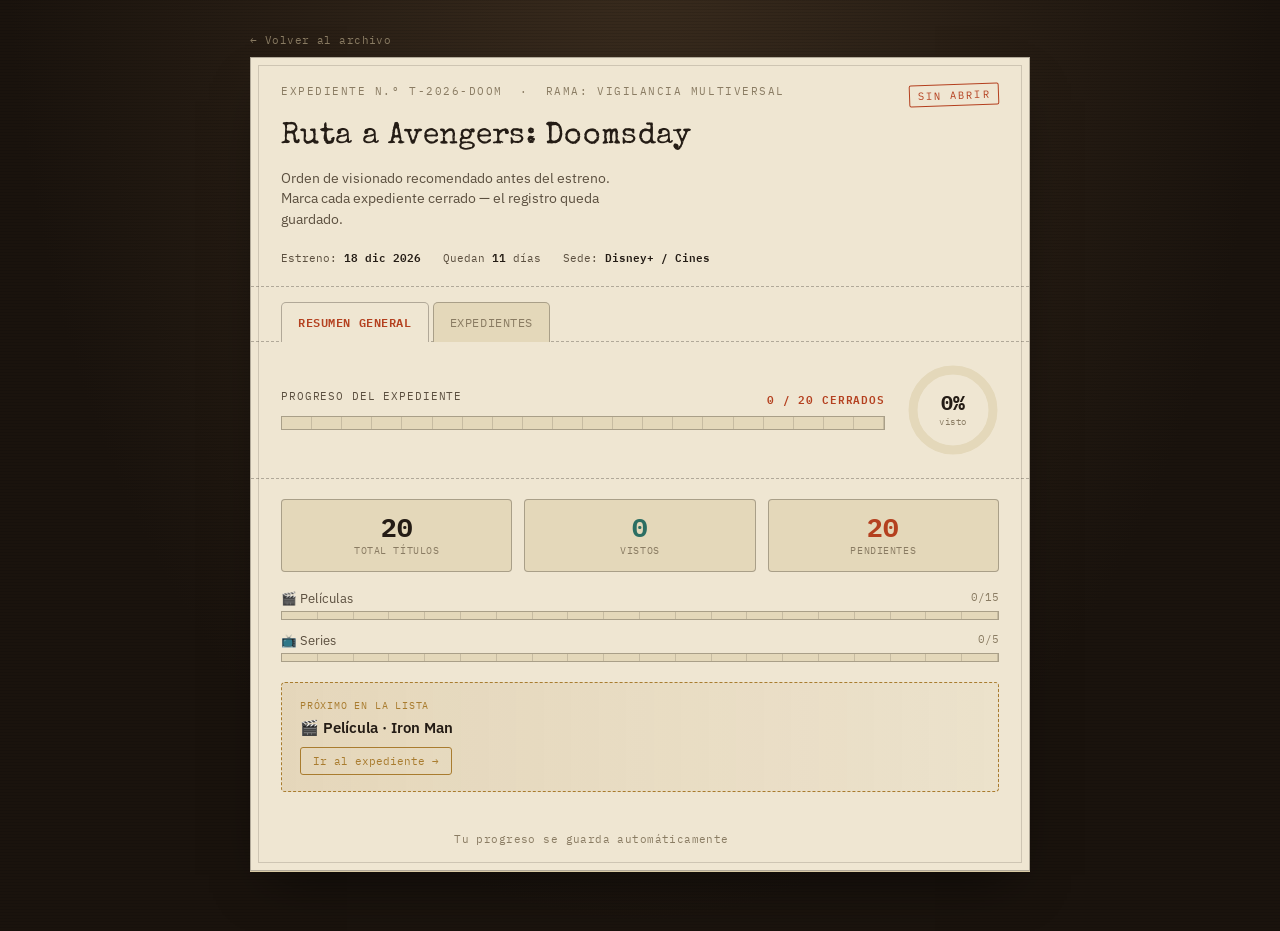
==== checklists/doomsday/index.html @ 52268e3c "nueva-apariencia" ====
<!DOCTYPE html>
<html lang="es">
<head>
<meta charset="UTF-8">
<meta name="viewport" content="width=device-width, initial-scale=1.0">
<title>Expediente T-2026-DOOM</title>
<link rel="preconnect" href="https://fonts.googleapis.com">
<link href="https://fonts.googleapis.com/css2?family=Special+Elite&family=IBM+Plex+Mono:wght@400;500;600;700&family=IBM+Plex+Sans:wght@400;500;600;700&display=swap" rel="stylesheet">
<link rel="stylesheet" href="../../assets/shared.css">
<link rel="stylesheet" href="style.css">
</head>
<body>

<div class="page-wrap"><a class="back-link" href="../../index.html">← Volver al archivo</a></div>
<div class="sheet">
  <header>
    <div class="case-row">
      <div class="case-id">Expediente N.º T-2026-DOOM &nbsp;·&nbsp; Rama: Vigilancia Multiversal</div>
      <div class="stamp-tag" id="statusStamp">En curso</div>
    </div>
    <h1>Ruta a Avengers: Doomsday</h1>
    <p class="subtitle">Orden de visionado recomendado antes del estreno. Marca cada expediente cerrado — el registro queda guardado.</p>
    <div class="meta-strip">
      <span>Estreno: <b>18 dic 2026</b></span>
      <span id="countdownText">Calculando cuenta atrás…</span>
      <span>Sede: <b>Disney+ / Cines</b></span>
    </div>
  </header>

  <div class="tab-nav" role="tablist">
    <button class="tab-btn active" id="tabBtnResumen" role="tab" aria-selected="true" aria-controls="tabResumen">Resumen general</button>
    <button class="tab-btn" id="tabBtnExpedientes" role="tab" aria-selected="false" aria-controls="tabExpedientes">Expedientes</button>
  </div>

  <div id="tabResumen" role="tabpanel">
    <div class="progress-block">
      <div class="rail-wrap">
        <div class="rail-label">
          <span>Progreso del expediente</span>
          <span id="countText">0 / 20 cerrados</span>
        </div>
        <div class="rail">
          <div class="rail-fill" id="railFill"></div>
        </div>
      </div>
      <div class="ring-wrap">
        <svg width="92" height="92" viewBox="0 0 92 92">
          <circle class="ring-bg" cx="46" cy="46" r="40"></circle>
          <circle class="ring-fg" id="ringFg" cx="46" cy="46" r="40"></circle>
        </svg>
        <div class="ring-num">
          <span class="n" id="ringPct">0%</span>
          <span class="d">visto</span>
        </div>
      </div>
    </div>

    <div class="stat-grid">
      <div class="stat-card">
        <span class="stat-num" id="statTotal">20</span>
        <span class="stat-label">Total títulos</span>
      </div>
      <div class="stat-card">
        <span class="stat-num accent-teal" id="statVistos">0</span>
        <span class="stat-label">Vistos</span>
      </div>
      <div class="stat-card">
        <span class="stat-num accent-stamp" id="statPendientes">20</span>
        <span class="stat-label">Pendientes</span>
      </div>
    </div>

    <div class="type-block">
      <div class="type-row">
        <div class="type-row-label">
          <span>🎬 Películas</span>
          <span id="movieCount">0/15</span>
        </div>
        <div class="rail rail--sm"><div class="rail-fill rail-fill--teal" id="movieRail"></div></div>
      </div>
      <div class="type-row">
        <div class="type-row-label">
          <span>📺 Series</span>
          <span id="showCount">0/5</span>
        </div>
        <div class="rail rail--sm"><div class="rail-fill rail-fill--stamp" id="showRail"></div></div>
      </div>
    </div>

    <div class="next-card" id="nextCard">
      <div class="next-card-label">Próximo en la lista</div>
      <div class="next-card-title" id="nextTitle">—</div>
      <button class="next-card-btn" id="nextCardBtn">Ir al expediente →</button>
    </div>
  </div>

  <div id="tabExpedientes" role="tabpanel" hidden>
    <ul class="case-list" id="caseList"></ul>

    <div class="closed-section">
      <button class="closed-toggle" id="closedToggle" aria-expanded="false" aria-controls="closedList">
        <span>Expedientes cerrados</span>
        <span class="closed-toggle-count" id="closedCount">0</span>
        <span class="closed-toggle-arrow">▾</span>
      </button>
      <ul class="case-list closed-list" id="closedList" hidden></ul>
    </div>
  </div>

  <footer>
    <div class="footer-note">Tu progreso se guarda automáticamente<span class="save-flag" id="saveFlag">· guardado ✓</span></div>
  </footer>
</div>

<script src="script.js"></script>
</body>
</html>
---- assets/shared.css ----
/* ============================================================
   shared.css — tokens y bloques comunes del "archivo de expedientes"
   Usado por la portada (index.html) y por cada carpeta de checklist.
   ============================================================ */

:root {
  --paper: #efe6d2;
  --paper-dim: #e4d8ba;
  --paper-deep: #d9caa4;
  --ink: #241c15;
  --ink-soft: #5b4f3f;
  --ink-faint: #8a7c63;
  --stamp: #b4401f;
  --stamp-dark: #8e2f16;
  --teal: #2b6e63;
  --gold: #a97c2f;
  --line: rgba(36,28,21,0.16);
  --line-strong: rgba(36,28,21,0.3);
  --track: var(--paper-dim);
}

* { box-sizing: border-box; }

@media (prefers-reduced-motion: reduce) {
  *, *::before, *::after {
    animation-duration: 0.001ms !important;
    transition-duration: 0.001ms !important;
  }
}

body {
  margin: 0;
  background:
    repeating-linear-gradient(0deg, rgba(0,0,0,0.1) 0px, rgba(0,0,0,0.1) 1px, transparent 1px, transparent 3px),
    radial-gradient(ellipse at 50% -10%, #3a2c1e 0%, #1a130d 70%);
  color: var(--ink);
  font-family: 'IBM Plex Sans', sans-serif;
  min-height: 100vh;
  padding: 28px 16px 60px;
}

.sheet {
  max-width: 780px;
  margin: 0 auto;
  background: var(--paper);
  border: 1.5px solid var(--line-strong);
  box-shadow: 0 1px 0 var(--paper-deep), 0 24px 50px -20px rgba(0,0,0,0.6);
  position: relative;
}

.sheet::before {
  content: "";
  position: absolute;
  inset: 7px;
  border: 1px solid var(--line);
  pointer-events: none;
}

header {
  padding: 26px 30px 20px;
  border-bottom: 1.5px dashed var(--line-strong);
}

.case-row {
  display: flex;
  justify-content: space-between;
  align-items: flex-start;
  flex-wrap: wrap;
  gap: 10px;
}

.case-id {
  font-family: 'IBM Plex Mono', monospace;
  font-size: 11px;
  letter-spacing: 0.14em;
  color: var(--ink-faint);
  text-transform: uppercase;
}

.stamp-tag {
  font-family: 'IBM Plex Mono', monospace;
  font-size: 10.5px;
  letter-spacing: 0.1em;
  color: var(--stamp);
  border: 1.5px solid var(--stamp);
  padding: 3px 8px;
  transform: rotate(-2deg);
  text-transform: uppercase;
  border-radius: 2px;
}

h1 {
  font-family: 'Special Elite', monospace;
  font-weight: 400;
  font-size: 30px;
  line-height: 1.15;
  margin: 14px 0 6px;
  letter-spacing: 0.01em;
}

.subtitle {
  font-size: 13.5px;
  color: var(--ink-soft);
  max-width: 46ch;
  line-height: 1.5;
}

.meta-strip {
  margin-top: 18px;
  display: flex;
  gap: 22px;
  flex-wrap: wrap;
  font-family: 'IBM Plex Mono', monospace;
  font-size: 11px;
  color: var(--ink-soft);
}

.meta-strip b {
  color: var(--ink);
  font-weight: 600;
}

footer {
  padding: 18px 30px 24px;
  text-align: center;
}

.footer-note {
  font-family: 'IBM Plex Mono', monospace;
  font-size: 10.5px;
  color: var(--ink-faint);
  letter-spacing: 0.04em;
}

.save-flag {
  display: inline-block;
  margin-left: 8px;
  color: var(--teal);
  opacity: 0;
  transition: opacity 0.4s ease;
}
.save-flag.show { opacity: 1; }

/* breadcrumb back-link, used inside each checklist folder */
.page-wrap {
  max-width: 780px;
  margin: 0 auto;
}

.back-link {
  display: inline-flex;
  align-items: center;
  gap: 6px;
  font-family: 'IBM Plex Mono', monospace;
  font-size: 11px;
  color: var(--ink-faint);
  text-decoration: none;
  letter-spacing: 0.04em;
  margin-bottom: 10px;
}

.back-link:hover { color: var(--stamp); }

@media (max-width: 560px) {
  header, footer { padding-left: 16px; padding-right: 16px; }
  h1 { font-size: 24px; }
}
---- checklists/doomsday/style.css ----
/* doomsday/style.css — específico de este checklist */
/* Los tokens de color, tipografías y la 'hoja' base viven en ../assets/shared.css */

/* progress rail — signature element */
.progress-block {
  padding: 22px 30px;
  border-bottom: 1.5px dashed var(--line-strong);
  display: grid;
  grid-template-columns: 1fr auto;
  gap: 22px;
  align-items: center;
}

.rail-wrap {
  display: flex;
  flex-direction: column;
  gap: 8px;
}

.rail-label {
  display: flex;
  justify-content: space-between;
  font-family: 'IBM Plex Mono', monospace;
  font-size: 11px;
  text-transform: uppercase;
  letter-spacing: 0.08em;
  color: var(--ink-soft);
}

.rail-label #countText { color: var(--stamp); font-weight: 600; }

.rail {
  position: relative;
  height: 14px;
  background: var(--track);
  border: 1.5px solid var(--line-strong);
  overflow: hidden;
}

.rail::after {
  /* tick marks */
  content: "";
  position: absolute;
  inset: 0;
  background-image: repeating-linear-gradient(90deg, transparent 0, transparent calc(5% - 1px), var(--line-strong) calc(5% - 1px), var(--line-strong) 5%);
  pointer-events: none;
  opacity: 0.5;
}

.rail-fill {
  height: 100%;
  width: 0%;
  background: linear-gradient(90deg, var(--teal), var(--stamp));
  transition: width 0.6s cubic-bezier(.4,0,.2,1);
}

.ring-wrap {
  position: relative;
  width: 92px;
  height: 92px;
  flex-shrink: 0;
}

.ring-wrap svg { transform: rotate(-90deg); }

.ring-bg { fill: none; stroke: var(--track); stroke-width: 9; }
.ring-fg {
  fill: none;
  stroke: var(--stamp);
  stroke-width: 9;
  stroke-linecap: round;
  stroke-dasharray: 251.2;
  stroke-dashoffset: 251.2;
  transition: stroke-dashoffset 0.6s cubic-bezier(.4,0,.2,1);
}

.ring-num {
  position: absolute;
  inset: 0;
  display: flex;
  flex-direction: column;
  align-items: center;
  justify-content: center;
  font-family: 'IBM Plex Mono', monospace;
}

.ring-num .n { font-size: 20px; font-weight: 700; line-height: 1; }
.ring-num .d { font-size: 9px; color: var(--ink-faint); letter-spacing: 0.06em; margin-top: 3px; }

/* list */
ul.case-list {
  list-style: none;
  margin: 0;
  padding: 0;
}

/* tab nav — folder-tab look */
.tab-nav {
  display: flex;
  gap: 4px;
  padding: 14px 30px 0;
  border-bottom: 1.5px dashed var(--line-strong);
}

.tab-btn {
  font-family: 'IBM Plex Mono', monospace;
  font-size: 11.5px;
  letter-spacing: 0.05em;
  text-transform: uppercase;
  padding: 9px 16px 10px;
  background: var(--paper-dim);
  border: 1.5px solid var(--line-strong);
  border-bottom: none;
  border-radius: 5px 5px 0 0;
  color: var(--ink-faint);
  cursor: pointer;
  position: relative;
  top: 1.5px;
  transition: color 0.2s ease, background 0.2s ease;
}

.tab-btn:hover { color: var(--ink-soft); }

.tab-btn.active {
  background: var(--paper);
  color: var(--stamp);
  font-weight: 600;
  border-color: var(--line-strong);
}

.tab-btn:focus-visible { outline: 2px solid var(--stamp); outline-offset: 2px; }

/* dashboard stat cards */
.stat-grid {
  display: grid;
  grid-template-columns: repeat(3, 1fr);
  gap: 12px;
  padding: 20px 30px 0;
}

.stat-card {
  background: var(--paper-dim);
  border: 1.5px solid var(--line-strong);
  border-radius: 4px;
  padding: 14px 10px;
  display: flex;
  flex-direction: column;
  align-items: center;
  gap: 4px;
}

.stat-num {
  font-family: 'IBM Plex Mono', monospace;
  font-size: 26px;
  font-weight: 700;
  color: var(--ink);
  line-height: 1;
}

.stat-num.accent-teal { color: var(--teal); }
.stat-num.accent-stamp { color: var(--stamp); }

.stat-label {
  font-family: 'IBM Plex Mono', monospace;
  font-size: 9.5px;
  letter-spacing: 0.06em;
  text-transform: uppercase;
  color: var(--ink-faint);
  text-align: center;
}

/* type breakdown rows */
.type-block {
  padding: 18px 30px 0;
  display: flex;
  flex-direction: column;
  gap: 12px;
}

.type-row-label {
  display: flex;
  justify-content: space-between;
  font-size: 12.5px;
  color: var(--ink-soft);
  margin-bottom: 5px;
}

.type-row-label span:last-child {
  font-family: 'IBM Plex Mono', monospace;
  font-size: 11px;
  color: var(--ink-faint);
}

.rail--sm { height: 9px; }
.rail-fill--teal { background: var(--teal); }
.rail-fill--stamp { background: var(--stamp); }

/* next up card */
.next-card {
  margin: 20px 30px 22px;
  padding: 16px 18px;
  background: linear-gradient(90deg, rgba(169,124,47,0.14), rgba(169,124,47,0.04));
  border: 1.5px dashed var(--gold);
  border-radius: 4px;
}

.next-card-label {
  font-family: 'IBM Plex Mono', monospace;
  font-size: 10px;
  letter-spacing: 0.08em;
  text-transform: uppercase;
  color: var(--gold);
  margin-bottom: 6px;
}

.next-card-title {
  font-weight: 600;
  font-size: 15px;
  color: var(--ink);
  margin-bottom: 10px;
}

.next-card-btn {
  font-family: 'IBM Plex Mono', monospace;
  font-size: 11px;
  background: transparent;
  border: 1.5px solid var(--gold);
  color: var(--gold);
  padding: 6px 12px;
  border-radius: 3px;
  cursor: pointer;
  transition: background 0.2s ease, color 0.2s ease;
}

.next-card-btn:hover { background: var(--gold); color: var(--paper); }
.next-card-btn:focus-visible { outline: 2px solid var(--stamp); outline-offset: 2px; }

#tabExpedientes .progress-block,
#tabExpedientes .rail { }

.closed-section {
  border-top: 1.5px dashed var(--line-strong);
}

.closed-toggle {
  width: 100%;
  display: flex;
  align-items: center;
  gap: 10px;
  padding: 14px 30px;
  background: transparent;
  border: none;
  cursor: pointer;
  font-family: 'IBM Plex Mono', monospace;
  font-size: 11.5px;
  letter-spacing: 0.06em;
  text-transform: uppercase;
  color: var(--ink-soft);
  text-align: left;
}

.closed-toggle:hover { background: rgba(36,28,21,0.03); }
.closed-toggle:focus-visible { outline: 2px solid var(--stamp); outline-offset: -2px; }

.closed-toggle-count {
  font-family: 'IBM Plex Mono', monospace;
  background: var(--paper-dim);
  border: 1px solid var(--line-strong);
  border-radius: 10px;
  padding: 1px 8px;
  font-size: 10.5px;
  color: var(--ink);
}

.closed-toggle-arrow {
  margin-left: auto;
  transition: transform 0.25s ease;
  color: var(--ink-faint);
}

.closed-toggle[aria-expanded="true"] .closed-toggle-arrow {
  transform: rotate(180deg);
}

.closed-list { border-top: 1px solid var(--line); }

.closed-list .entry-title {
  text-decoration: line-through;
  text-decoration-color: var(--line-strong);
  text-decoration-thickness: 1.5px;
}

@keyframes entryIn {
  from { opacity: 0; transform: translateY(-4px); }
  to { opacity: 1; transform: translateY(0); }
}

.entry { animation: entryIn 0.28s ease both; }

.entry {
  display: grid;
  grid-template-columns: 46px 1fr auto;
  gap: 14px;
  align-items: flex-start;
  padding: 15px 30px;
  border-bottom: 1px solid var(--line);
  position: relative;
  transition: background 0.25s ease;
}

.entry:hover { background: rgba(36,28,21,0.03); }

.entry.done { background: rgba(43,110,99,0.06); }
.entry.done:hover { background: rgba(43,110,99,0.09); }

.entry.event {
  background: linear-gradient(90deg, rgba(169,124,47,0.14), rgba(169,124,47,0.05));
  border-bottom: none;
  padding-top: 18px;
  padding-bottom: 18px;
}

.entry.event::before {
  content: "";
  position: absolute;
  left: 0; top: 0; bottom: 0;
  width: 4px;
  background: var(--gold);
}

.idx {
  font-family: 'IBM Plex Mono', monospace;
  font-size: 12px;
  color: var(--ink-faint);
  padding-top: 3px;
}

.idx .num { display: block; font-size: 15px; color: var(--ink-soft); font-weight: 600; }

.entry-title {
  font-weight: 600;
  font-size: 14.5px;
  line-height: 1.35;
  margin: 0 0 4px;
  color: var(--ink);
}

.entry.done .entry-title { color: var(--ink-soft); }

.entry-why {
  font-size: 12.5px;
  color: var(--ink-soft);
  line-height: 1.5;
  margin: 0 0 8px;
}

.badge-row {
  display: flex;
  gap: 6px;
  flex-wrap: wrap;
}

.badge {
  font-family: 'IBM Plex Mono', monospace;
  font-size: 10px;
  letter-spacing: 0.04em;
  text-transform: uppercase;
  padding: 2.5px 7px;
  border-radius: 3px;
  border: 1px solid var(--line-strong);
  color: var(--ink-soft);
  white-space: nowrap;
}

.badge.type-movie { background: rgba(43,110,99,0.1); border-color: rgba(43,110,99,0.35); color: var(--teal); }
.badge.type-show { background: rgba(180,64,31,0.09); border-color: rgba(180,64,31,0.32); color: var(--stamp-dark); }
.badge.where { color: var(--ink-faint); }

/* episode sub-panel */
.ep-toggle {
  display: inline-flex;
  align-items: center;
  gap: 6px;
  margin-top: 9px;
  padding: 4px 9px;
  background: transparent;
  border: 1px dashed var(--line-strong);
  border-radius: 3px;
  cursor: pointer;
  font-family: 'IBM Plex Mono', monospace;
  font-size: 10.5px;
  color: var(--ink-soft);
  letter-spacing: 0.03em;
}

.ep-toggle:hover { border-color: var(--stamp); color: var(--stamp-dark); }
.ep-toggle:focus-visible { outline: 2px solid var(--stamp); outline-offset: 2px; }

.ep-toggle-arrow { transition: transform 0.22s ease; color: var(--ink-faint); }
.ep-toggle[aria-expanded="true"] .ep-toggle-arrow { transform: rotate(180deg); }

.ep-toggle-count {
  font-weight: 600;
  color: var(--ink);
}

.ep-panel {
  margin-top: 10px;
  padding: 10px 10px 8px;
  background: rgba(36,28,21,0.03);
  border: 1px solid var(--line);
  border-radius: 4px;
  display: flex;
  flex-wrap: wrap;
  gap: 6px;
}

.ep-chip {
  width: 30px;
  height: 26px;
  font-family: 'IBM Plex Mono', monospace;
  font-size: 10px;
  border: 1.5px solid var(--line-strong);
  background: var(--paper);
  color: var(--ink-soft);
  cursor: pointer;
  border-radius: 3px;
  transition: background 0.15s ease, border-color 0.15s ease, color 0.15s ease;
}

.ep-chip:hover { border-color: var(--stamp); }
.ep-chip:focus-visible { outline: 2px solid var(--stamp); outline-offset: 1px; }

.ep-chip.done {
  background: var(--stamp);
  border-color: var(--stamp);
  color: var(--paper);
  font-weight: 600;
}

.check-cell {
  display: flex;
  align-items: flex-start;
  padding-top: 2px;
}

.stamp-btn {
  width: 40px;
  height: 40px;
  border: 2px solid var(--ink-soft);
  background: transparent;
  cursor: pointer;
  position: relative;
  border-radius: 2px;
  flex-shrink: 0;
  transition: border-color 0.2s ease, transform 0.15s ease;
}

.stamp-btn:hover { transform: scale(1.04); }
.stamp-btn:focus-visible { outline: 2px solid var(--stamp); outline-offset: 2px; }

.stamp-btn .stamp-mark {
  position: absolute;
  inset: -6px;
  display: flex;
  align-items: center;
  justify-content: center;
  font-family: 'Special Elite', monospace;
  font-size: 10px;
  color: var(--stamp);
  border: 2px solid var(--stamp);
  border-radius: 3px;
  opacity: 0;
  transform: scale(1.5) rotate(-14deg);
  transition: opacity 0.2s ease, transform 0.2s ease;
  background: rgba(180,64,31,0.06);
}

.stamp-btn.checked { border-color: var(--stamp); }
.stamp-btn.checked .stamp-mark {
  opacity: 1;
  transform: scale(1) rotate(-10deg);
}

@media (max-width: 560px) {
  .entry { grid-template-columns: 34px 1fr auto; padding: 14px 16px; gap: 10px; }
  header, .progress-block, footer { padding-left: 16px; padding-right: 16px; }
  h1 { font-size: 24px; }
  .stamp-btn { width: 34px; height: 34px; }
  .progress-block { grid-template-columns: 1fr; }
  .ring-wrap { justify-self: center; }
  .tab-nav { padding-left: 16px; padding-right: 16px; }
  .stat-grid { padding-left: 16px; padding-right: 16px; gap: 8px; }
  .stat-num { font-size: 21px; }
  .type-block { padding-left: 16px; padding-right: 16px; }
  .next-card { margin-left: 16px; margin-right: 16px; }
}
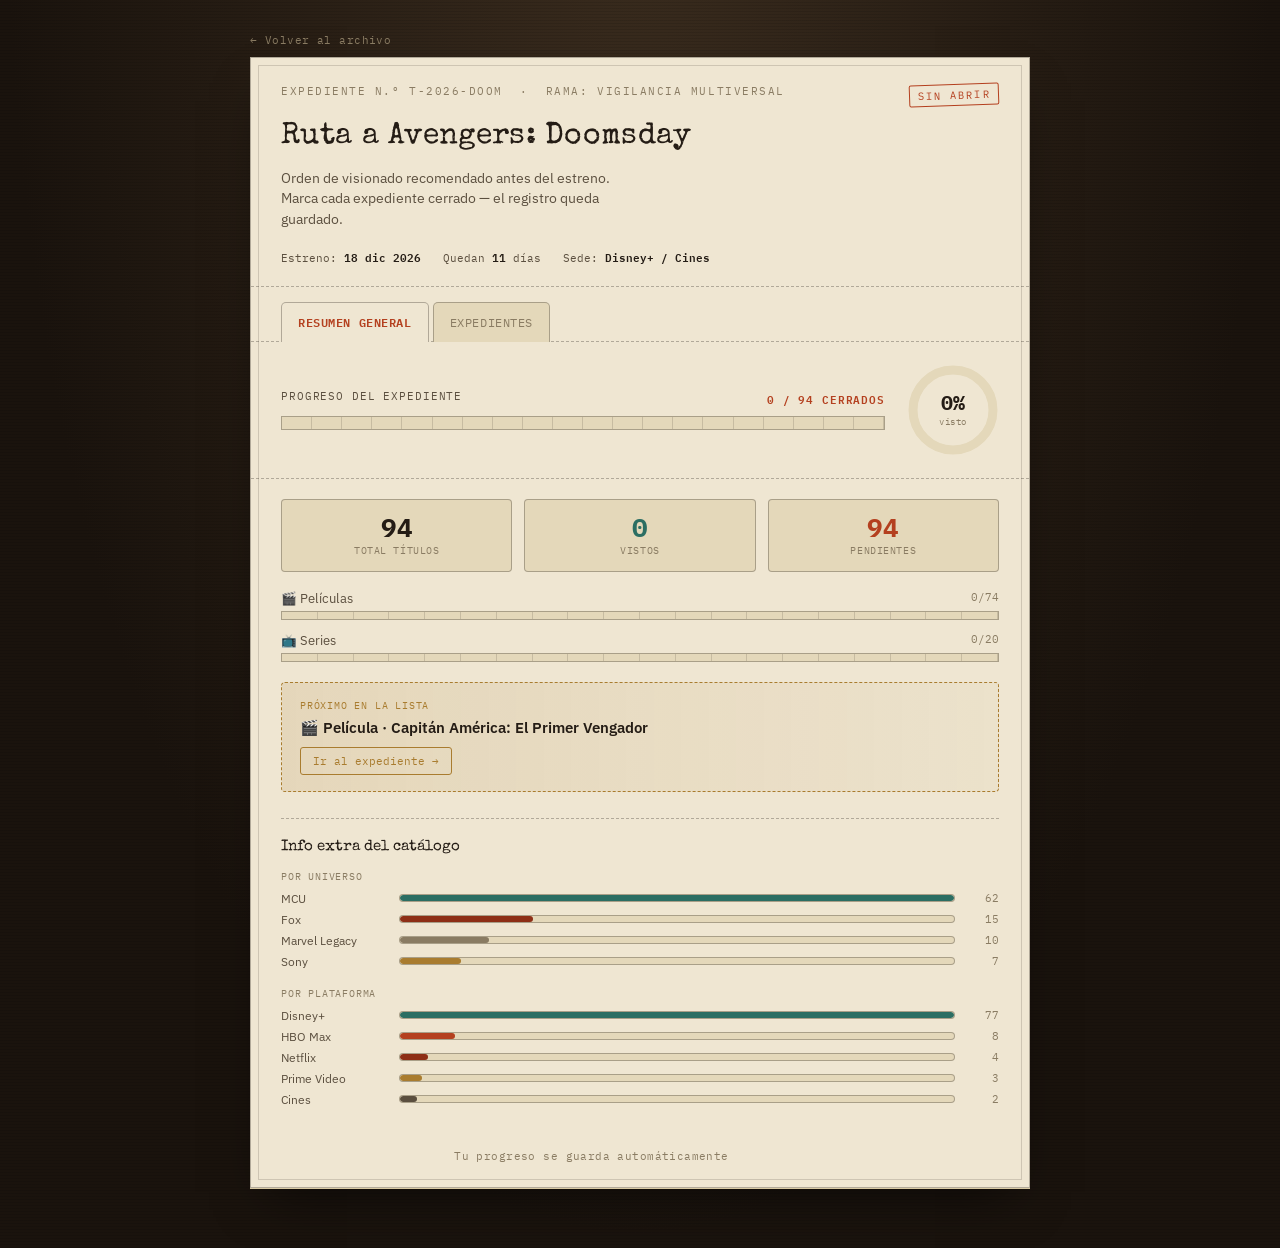
==== commit 577b0da6: "Nueva vision y reestructuración peliculas" ====
--- a/checklists/doomsday/index.html
+++ b/checklists/doomsday/index.html
@@ -92,18 +92,39 @@
       <div class="next-card-title" id="nextTitle">—</div>
       <button class="next-card-btn" id="nextCardBtn">Ir al expediente →</button>
     </div>
+
+    <div class="catalog-stats">
+      <p class="catalog-stats-title">Info extra del catálogo</p>
+      <div class="catalog-group">
+        <p class="catalog-group-label">Por universo</p>
+        <div id="universeStats"></div>
+      </div>
+      <div class="catalog-group">
+        <p class="catalog-group-label">Por plataforma</p>
+        <div id="platformStats"></div>
+      </div>
+    </div>
   </div>
 
   <div id="tabExpedientes" role="tabpanel" hidden>
-    <ul class="case-list" id="caseList"></ul>
+    <div class="subtab-nav" role="tablist">
+      <button class="subtab-btn active" id="subtabBtnAbiertos" role="tab" aria-selected="true" aria-controls="subtabAbiertos">Abiertos <span class="tab-count" id="openCount">20</span></button>
+      <button class="subtab-btn" id="subtabBtnCerrados" role="tab" aria-selected="false" aria-controls="subtabCerrados">Cerrados <span class="tab-count" id="tabClosedCount">0</span></button>
+      <button class="subtab-btn" id="subtabBtnArchivados" role="tab" aria-selected="false" aria-controls="subtabArchivados">Archivados <span class="tab-count" id="archivedCount">0</span></button>
+    </div>
 
-    <div class="closed-section">
-      <button class="closed-toggle" id="closedToggle" aria-expanded="false" aria-controls="closedList">
-        <span>Expedientes cerrados</span>
-        <span class="closed-toggle-count" id="closedCount">0</span>
-        <span class="closed-toggle-arrow">▾</span>
-      </button>
-      <ul class="case-list closed-list" id="closedList" hidden></ul>
+    <div id="subtabAbiertos" role="tabpanel">
+      <ul class="case-list" id="caseList"></ul>
+    </div>
+
+    <div id="subtabCerrados" role="tabpanel" hidden>
+      <ul class="case-list closed-list" id="closedList"></ul>
+      <p class="empty-note" id="closedEmptyNote">Aún no has cerrado ningún expediente.</p>
+    </div>
+
+    <div id="subtabArchivados" role="tabpanel" hidden>
+      <ul class="case-list archived-list" id="archivedList"></ul>
+      <p class="empty-note" id="archivedEmptyNote">No has archivado ningún expediente.</p>
     </div>
   </div>
 
--- a/checklists/doomsday/style.css
+++ b/checklists/doomsday/style.css
@@ -94,7 +94,7 @@
   padding: 0;
 }
 
-/* tab nav — folder-tab look */
+/* tab nav — folder-tab look (marcador de carpeta) */
 .tab-nav {
   display: flex;
   gap: 4px;
@@ -129,6 +129,62 @@
 }
 
 .tab-btn:focus-visible { outline: 2px solid var(--stamp); outline-offset: 2px; }
+
+.tab-count {
+  display: inline-block;
+  margin-left: 5px;
+  font-size: 9.5px;
+  background: var(--paper-deep);
+  border-radius: 8px;
+  padding: 1px 6px;
+  color: var(--ink-soft);
+}
+
+.tab-btn.active .tab-count { background: var(--stamp); color: var(--paper); }
+
+/* sub-filtro tipo interruptor — deliberadamente distinto a las pestañas de arriba,
+   para que se lea como un filtro dentro de la sección y no como otro nivel de navegación */
+.subtab-nav {
+  display: inline-flex;
+  gap: 2px;
+  margin: 18px 30px 4px;
+  padding: 3px;
+  background: var(--paper-dim);
+  border: 1px solid var(--line-strong);
+  border-radius: 20px;
+}
+
+.subtab-btn {
+  font-family: 'IBM Plex Mono', monospace;
+  font-size: 10.5px;
+  letter-spacing: 0.04em;
+  text-transform: uppercase;
+  padding: 6px 14px;
+  background: transparent;
+  border: none;
+  border-radius: 16px;
+  color: var(--ink-soft);
+  cursor: pointer;
+  transition: background 0.18s ease, color 0.18s ease;
+}
+
+.subtab-btn:hover { color: var(--ink); }
+
+.subtab-btn.active {
+  background: var(--teal);
+  color: var(--paper);
+  font-weight: 600;
+}
+
+.subtab-btn:focus-visible { outline: 2px solid var(--stamp); outline-offset: 2px; }
+
+.subtab-btn .tab-count {
+  background: rgba(36,28,21,0.08);
+  border: none;
+}
+
+.subtab-btn.active .tab-count { background: rgba(255,255,255,0.25); color: var(--paper); }
+
 
 /* dashboard stat cards */
 .stat-grid {
@@ -235,6 +291,74 @@
 .next-card-btn:hover { background: var(--gold); color: var(--paper); }
 .next-card-btn:focus-visible { outline: 2px solid var(--stamp); outline-offset: 2px; }
 
+/* info extra del catálogo — puramente informativo, no afecta al progreso */
+.catalog-stats {
+  margin: 26px 30px 24px;
+  padding-top: 20px;
+  border-top: 1.5px dashed var(--line-strong);
+}
+
+.catalog-stats-title {
+  font-family: 'Special Elite', monospace;
+  font-size: 15px;
+  color: var(--ink);
+  margin: 0 0 16px;
+}
+
+.catalog-group { margin-bottom: 18px; }
+.catalog-group:last-child { margin-bottom: 0; }
+
+.catalog-group-label {
+  font-family: 'IBM Plex Mono', monospace;
+  font-size: 10px;
+  letter-spacing: 0.08em;
+  text-transform: uppercase;
+  color: var(--ink-faint);
+  margin: 0 0 8px;
+}
+
+.stat-bar-row {
+  display: grid;
+  grid-template-columns: 108px 1fr 34px;
+  align-items: center;
+  gap: 10px;
+  margin-bottom: 6px;
+}
+
+.stat-bar-label {
+  font-size: 11.5px;
+  color: var(--ink-soft);
+  white-space: nowrap;
+  overflow: hidden;
+  text-overflow: ellipsis;
+}
+
+.stat-bar-track {
+  height: 8px;
+  background: var(--paper-dim);
+  border: 1px solid var(--line-strong);
+  border-radius: 4px;
+  overflow: hidden;
+}
+
+.stat-bar-fill {
+  height: 100%;
+  border-radius: 3px;
+  transition: width 0.5s ease;
+}
+
+.stat-bar-count {
+  font-family: 'IBM Plex Mono', monospace;
+  font-size: 10.5px;
+  color: var(--ink-faint);
+  text-align: right;
+}
+
+@media (max-width: 560px) {
+  .catalog-stats { margin-left: 16px; margin-right: 16px; }
+  .stat-bar-row { grid-template-columns: 82px 1fr 28px; gap: 6px; }
+}
+
 #tabExpedientes .progress-block,
 #tabExpedientes .rail { }
 
@@ -290,12 +414,65 @@
   text-decoration-thickness: 1.5px;
 }
 
+.empty-note {
+  padding: 30px;
+  text-align: center;
+  font-family: 'IBM Plex Mono', monospace;
+  font-size: 12px;
+  color: var(--ink-faint);
+}
+
+.watched-meta {
+  display: flex;
+  align-items: center;
+  gap: 12px;
+  flex-wrap: wrap;
+  margin-top: 9px;
+  padding-top: 9px;
+  border-top: 1px dashed var(--line);
+}
+
+.watched-date {
+  font-family: 'IBM Plex Mono', monospace;
+  font-size: 10.5px;
+  color: var(--teal);
+}
+
+.popcorn-rating {
+  display: flex;
+  align-items: center;
+  gap: 2px;
+}
+
+.popcorn-btn {
+  background: transparent;
+  border: none;
+  cursor: pointer;
+  font-size: 15px;
+  padding: 1px 2px;
+  opacity: 0.28;
+  filter: grayscale(1);
+  transition: opacity 0.15s ease, filter 0.15s ease, transform 0.15s ease;
+  line-height: 1;
+}
+
+.popcorn-btn:hover { transform: scale(1.15); }
+.popcorn-btn:focus-visible { outline: 2px solid var(--stamp); outline-offset: 1px; }
+
+.popcorn-btn.filled {
+  opacity: 1;
+  filter: grayscale(0);
+}
+
 @keyframes entryIn {
   from { opacity: 0; transform: translateY(-4px); }
   to { opacity: 1; transform: translateY(0); }
 }
 
-.entry { animation: entryIn 0.28s ease both; }
+/* la animación ya no se aplica por defecto a toda la lista —
+   solo se añade puntualmente vía JS a la fila que acaba de cambiar,
+   así el resto no "parpadea" cada vez que marcas algo */
+.entry.just-changed { animation: entryIn 0.28s ease both; }
 
 .entry {
   display: grid;
@@ -347,6 +524,15 @@
 
 .entry.done .entry-title { color: var(--ink-soft); }
 
+.why-label {
+  font-family: 'IBM Plex Mono', monospace;
+  font-size: 9px;
+  letter-spacing: 0.08em;
+  text-transform: uppercase;
+  color: var(--gold);
+  margin: 0 0 3px;
+}
+
 .entry-why {
   font-size: 12.5px;
   color: var(--ink-soft);
@@ -375,6 +561,11 @@
 .badge.type-movie { background: rgba(43,110,99,0.1); border-color: rgba(43,110,99,0.35); color: var(--teal); }
 .badge.type-show { background: rgba(180,64,31,0.09); border-color: rgba(180,64,31,0.32); color: var(--stamp-dark); }
 .badge.where { color: var(--ink-faint); }
+
+.badge.universe--mcu { color: var(--teal); border-color: rgba(43,110,99,0.35); background: rgba(43,110,99,0.08); }
+.badge.universe--fox { color: var(--stamp-dark); border-color: rgba(180,64,31,0.32); background: rgba(180,64,31,0.08); }
+.badge.universe--sony { color: var(--gold); border-color: rgba(169,124,47,0.4); background: rgba(169,124,47,0.08); }
+.badge.universe--legacy { color: var(--ink-soft); border-color: var(--line-strong); background: var(--paper-dim); }
 
 /* episode sub-panel */
 .ep-toggle {
@@ -440,7 +631,9 @@
 
 .check-cell {
   display: flex;
-  align-items: flex-start;
+  flex-direction: column;
+  align-items: center;
+  gap: 6px;
   padding-top: 2px;
 }
 
@@ -481,6 +674,50 @@
   opacity: 1;
   transform: scale(1) rotate(-10deg);
 }
+
+/* archivar — deliberadamente discreto, solo texto + icono pequeño */
+.archive-link {
+  display: inline-flex;
+  align-items: center;
+  gap: 3px;
+  background: transparent;
+  border: none;
+  cursor: pointer;
+  font-family: 'IBM Plex Mono', monospace;
+  font-size: 9px;
+  letter-spacing: 0.02em;
+  color: var(--ink-faint);
+  opacity: 0.65;
+  padding: 2px 3px;
+  white-space: nowrap;
+  transition: opacity 0.15s ease, color 0.15s ease;
+}
+
+.archive-link:hover { opacity: 1; color: var(--gold); }
+.archive-link:focus-visible { outline: 1.5px solid var(--stamp); outline-offset: 1px; opacity: 1; }
+.archive-link .icon { font-size: 10px; }
+
+.restore-link {
+  display: inline-flex;
+  align-items: center;
+  gap: 4px;
+  background: transparent;
+  border: 1px solid var(--line-strong);
+  border-radius: 3px;
+  cursor: pointer;
+  font-family: 'IBM Plex Mono', monospace;
+  font-size: 10px;
+  color: var(--ink-soft);
+  padding: 5px 10px;
+  transition: border-color 0.15s ease, color 0.15s ease;
+}
+
+.restore-link:hover { border-color: var(--teal); color: var(--teal); }
+.restore-link:focus-visible { outline: 2px solid var(--stamp); outline-offset: 1px; }
+
+.archived-list .entry-title { color: var(--ink-faint); }
+.archived-list .entry { opacity: 0.75; }
+.archived-list .entry:hover { opacity: 1; }
 
 @media (max-width: 560px) {
   .entry { grid-template-columns: 34px 1fr auto; padding: 14px 16px; gap: 10px; }
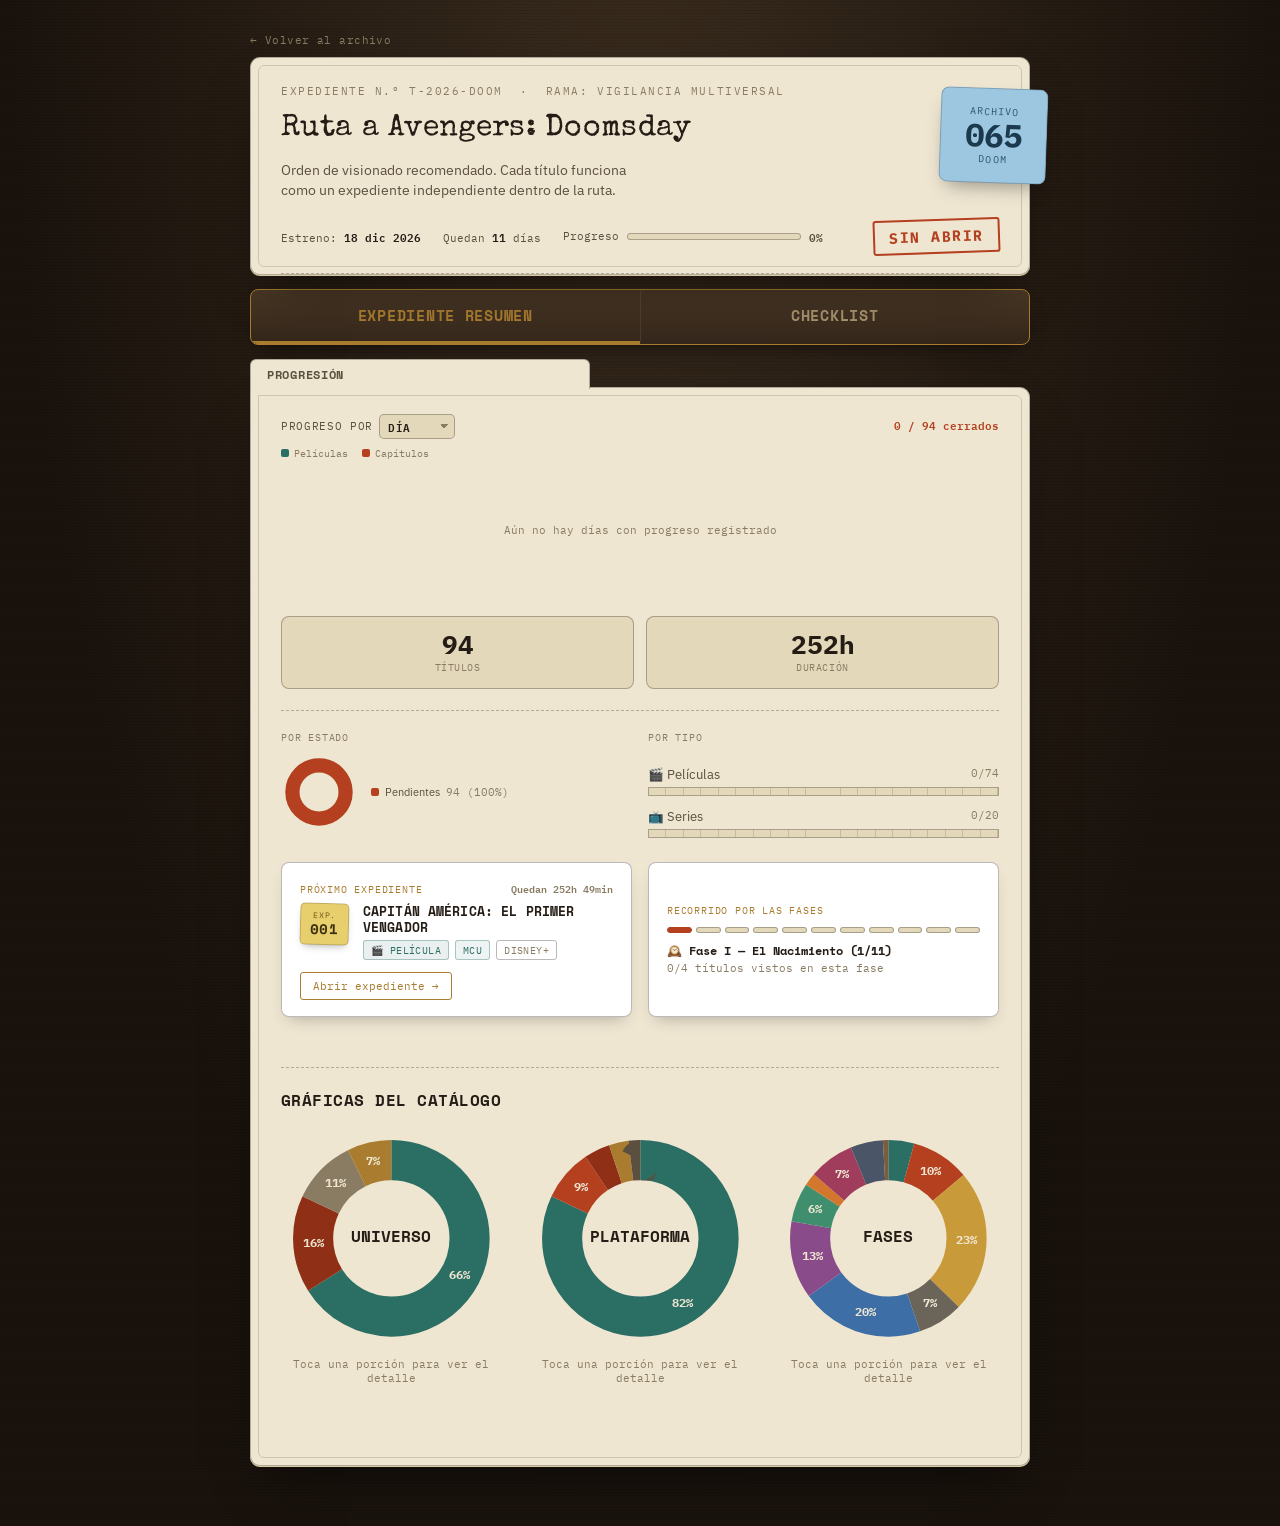
==== commit cc08ccb5: "Vamos a por el definitivo" ====
--- a/checklists/doomsday/index.html
+++ b/checklists/doomsday/index.html
@@ -5,114 +5,160 @@
 <meta name="viewport" content="width=device-width, initial-scale=1.0">
 <title>Expediente T-2026-DOOM</title>
 <link rel="preconnect" href="https://fonts.googleapis.com">
-<link href="https://fonts.googleapis.com/css2?family=Special+Elite&family=IBM+Plex+Mono:wght@400;500;600;700&family=IBM+Plex+Sans:wght@400;500;600;700&display=swap" rel="stylesheet">
+<link href="https://fonts.googleapis.com/css2?family=Special+Elite&family=Space+Mono:wght@400;700&family=IBM+Plex+Mono:wght@400;500;600;700&family=IBM+Plex+Sans:wght@400;500;600;700&display=swap" rel="stylesheet">
 <link rel="stylesheet" href="../../assets/shared.css">
 <link rel="stylesheet" href="style.css">
 </head>
 <body>
 
 <div class="page-wrap"><a class="back-link" href="../../index.html">← Volver al archivo</a></div>
-<div class="sheet">
-  <header>
-    <div class="case-row">
-      <div class="case-id">Expediente N.º T-2026-DOOM &nbsp;·&nbsp; Rama: Vigilancia Multiversal</div>
-      <div class="stamp-tag" id="statusStamp">En curso</div>
+
+<div class="case-wrap">
+  <div class="sheet sheet--header">
+    <div class="archive-tag">
+      <span class="archive-tag-label">Archivo</span>
+      <span class="archive-tag-num">065</span>
+      <span class="archive-tag-sub">DOOM</span>
     </div>
-    <h1>Ruta a Avengers: Doomsday</h1>
-    <p class="subtitle">Orden de visionado recomendado antes del estreno. Marca cada expediente cerrado — el registro queda guardado.</p>
-    <div class="meta-strip">
-      <span>Estreno: <b>18 dic 2026</b></span>
-      <span id="countdownText">Calculando cuenta atrás…</span>
-      <span>Sede: <b>Disney+ / Cines</b></span>
-    </div>
-  </header>
+    <header>
+      <div class="case-row">
+        <div class="case-id">Expediente N.º T-2026-DOOM &nbsp;·&nbsp; Rama: Vigilancia Multiversal</div>
+      </div>
+      <h1>Ruta a Avengers: Doomsday</h1>
+      <p class="subtitle">Orden de visionado recomendado. Cada título funciona como un expediente independiente dentro de la ruta.</p>
+      <div class="meta-strip">
+        <span>Estreno: <b>18 dic 2026</b></span>
+        <span id="countdownText">Calculando cuenta atrás…</span>
+        <div class="header-mini-rail-wrap">
+          <span class="header-mini-rail-label">Progreso</span>
+          <div class="header-mini-rail"><div class="header-mini-rail-fill" id="notchRailFill"></div></div>
+          <span class="header-mini-pct" id="notchRailPct">0%</span>
+        </div>
+        <div class="stamp-tag" id="statusStamp">Sin abrir</div>
+      </div>
+    </header>
+  </div>
 
   <div class="tab-nav" role="tablist">
-    <button class="tab-btn active" id="tabBtnResumen" role="tab" aria-selected="true" aria-controls="tabResumen">Resumen general</button>
-    <button class="tab-btn" id="tabBtnExpedientes" role="tab" aria-selected="false" aria-controls="tabExpedientes">Expedientes</button>
+    <button class="tab-btn active" id="tabBtnResumen" role="tab" aria-selected="true" aria-controls="tabResumen">Expediente resumen</button>
+    <button class="tab-btn" id="tabBtnExpedientes" role="tab" aria-selected="false" aria-controls="tabExpedientes">Checklist</button>
   </div>
 
+  <div class="notch-tab" id="notchResumen">Progresión</div>
+  <div class="subtab-nav" id="notchExpedientes" role="tablist" hidden>
+    <button class="subtab-btn active" id="subtabBtnAbiertos" role="tab" aria-selected="true" aria-controls="subtabAbiertos">Abiertos <span class="tab-count" id="openCount">20</span></button>
+    <button class="subtab-btn" id="subtabBtnCerrados" role="tab" aria-selected="false" aria-controls="subtabCerrados">Cerrados <span class="tab-count" id="tabClosedCount">0</span></button>
+    <button class="subtab-btn" id="subtabBtnArchivados" role="tab" aria-selected="false" aria-controls="subtabArchivados">Archivados <span class="tab-count" id="archivedCount">0</span></button>
+  </div>
+
+  <div class="sheet sheet--body">
   <div id="tabResumen" role="tabpanel">
     <div class="progress-block">
-      <div class="rail-wrap">
-        <div class="rail-label">
-          <span>Progreso del expediente</span>
+      <div class="progress-chart-wrap">
+        <p class="progress-chart-label">
+          <span class="progress-chart-title">
+            Progreso por
+            <select id="chartGranularity" class="chart-granularity-select" aria-label="Agrupar gráfica por">
+              <option value="day">día</option>
+              <option value="week">semana</option>
+              <option value="month">mes</option>
+            </select>
+          </span>
           <span id="countText">0 / 20 cerrados</span>
+        </p>
+        <div class="chart-legend">
+          <span class="chart-legend-item chart-legend-item--movie"><span class="sw"></span>Películas</span>
+          <span class="chart-legend-item chart-legend-item--episode"><span class="sw"></span>Capítulos</span>
         </div>
-        <div class="rail">
-          <div class="rail-fill" id="railFill"></div>
+        <div class="progress-chart" id="progressChart"></div>
+      </div>
+
+      <div class="stat-grid">
+        <div class="stat-card">
+          <span class="stat-num" id="statTotal">20</span>
+          <span class="stat-label">Títulos</span>
         </div>
-      </div>
-      <div class="ring-wrap">
-        <svg width="92" height="92" viewBox="0 0 92 92">
-          <circle class="ring-bg" cx="46" cy="46" r="40"></circle>
-          <circle class="ring-fg" id="ringFg" cx="46" cy="46" r="40"></circle>
-        </svg>
-        <div class="ring-num">
-          <span class="n" id="ringPct">0%</span>
-          <span class="d">visto</span>
+        <div class="stat-card">
+          <span class="stat-num accent-gold" id="statTiempoTotal">—</span>
+          <span class="stat-label">Duración</span>
         </div>
       </div>
     </div>
 
-    <div class="stat-grid">
-      <div class="stat-card">
-        <span class="stat-num" id="statTotal">20</span>
-        <span class="stat-label">Total títulos</span>
+    <div class="status-type-row">
+      <div class="status-block">
+        <p class="status-type-label">Por estado</p>
+        <div class="status-donut-row">
+          <div class="status-donut" id="statusDonut"></div>
+          <div class="status-legend" id="statusLegend"></div>
+        </div>
       </div>
-      <div class="stat-card">
-        <span class="stat-num accent-teal" id="statVistos">0</span>
-        <span class="stat-label">Vistos</span>
-      </div>
-      <div class="stat-card">
-        <span class="stat-num accent-stamp" id="statPendientes">20</span>
-        <span class="stat-label">Pendientes</span>
+      <div class="type-block type-block--boxed">
+        <p class="status-type-label">Por tipo</p>
+        <div class="type-row">
+          <div class="type-row-label">
+            <span>🎬 Películas</span>
+            <span id="movieCount">0/15</span>
+          </div>
+          <div class="rail rail--sm"><div class="rail-fill rail-fill--teal" id="movieRail"></div></div>
+        </div>
+        <div class="type-row">
+          <div class="type-row-label">
+            <span>📺 Series</span>
+            <span id="showCount">0/5</span>
+          </div>
+          <div class="rail rail--sm"><div class="rail-fill rail-fill--stamp" id="showRail"></div></div>
+        </div>
       </div>
     </div>
 
-    <div class="type-block">
-      <div class="type-row">
-        <div class="type-row-label">
-          <span>🎬 Películas</span>
-          <span id="movieCount">0/15</span>
+    <div class="info-row">
+      <div class="next-card" id="nextCard">
+        <div class="next-card-top">
+          <div class="next-card-label">Próximo expediente</div>
+          <div class="next-card-time-left" id="nextCardTimeLeft">Quedan —</div>
         </div>
-        <div class="rail rail--sm"><div class="rail-fill rail-fill--teal" id="movieRail"></div></div>
+        <div class="next-card-preview">
+          <div class="exp-badge exp-badge--sm" id="nextExpBadge">Exp.<span class="num" id="nextExpNum">001</span></div>
+          <div class="next-card-info">
+            <div class="next-card-title" id="nextTitle">—</div>
+            <div class="next-card-episode" id="nextEpisode"></div>
+            <div class="badge-row" id="nextBadgeRow"></div>
+          </div>
+        </div>
+        <button class="next-card-btn" id="nextCardBtn">Abrir expediente →</button>
       </div>
-      <div class="type-row">
-        <div class="type-row-label">
-          <span>📺 Series</span>
-          <span id="showCount">0/5</span>
+
+      <div class="phase-tracker" id="phaseTracker">
+        <p class="phase-tracker-label">Recorrido por las fases</p>
+        <div class="phase-dots" id="phaseDots"></div>
+        <div class="phase-tracker-current">
+          <span class="phase-tracker-name" id="phaseTrackerName">—</span>
+          <span class="phase-tracker-progress" id="phaseTrackerProgress"></span>
         </div>
-        <div class="rail rail--sm"><div class="rail-fill rail-fill--stamp" id="showRail"></div></div>
       </div>
     </div>
 
-    <div class="next-card" id="nextCard">
-      <div class="next-card-label">Próximo en la lista</div>
-      <div class="next-card-title" id="nextTitle">—</div>
-      <button class="next-card-btn" id="nextCardBtn">Ir al expediente →</button>
-    </div>
-
     <div class="catalog-stats">
-      <p class="catalog-stats-title">Info extra del catálogo</p>
-      <div class="catalog-group">
-        <p class="catalog-group-label">Por universo</p>
-        <div id="universeStats"></div>
-      </div>
-      <div class="catalog-group">
-        <p class="catalog-group-label">Por plataforma</p>
-        <div id="platformStats"></div>
+      <p class="catalog-stats-title">Gráficas del catálogo</p>
+      <div class="catalog-groups-row">
+        <div class="catalog-group">
+          <div class="donut-chart-lg" id="universeDonut"></div>
+          <p class="donut-info" id="universeDonutInfo">Toca una porción para ver el detalle</p>
+        </div>
+        <div class="catalog-group">
+          <div class="donut-chart-lg" id="platformDonut"></div>
+          <p class="donut-info" id="platformDonutInfo">Toca una porción para ver el detalle</p>
+        </div>
+        <div class="catalog-group">
+          <div class="donut-chart-lg" id="phaseDonut"></div>
+          <p class="donut-info" id="phaseDonutInfo">Toca una porción para ver el detalle</p>
+        </div>
       </div>
     </div>
   </div>
 
   <div id="tabExpedientes" role="tabpanel" hidden>
-    <div class="subtab-nav" role="tablist">
-      <button class="subtab-btn active" id="subtabBtnAbiertos" role="tab" aria-selected="true" aria-controls="subtabAbiertos">Abiertos <span class="tab-count" id="openCount">20</span></button>
-      <button class="subtab-btn" id="subtabBtnCerrados" role="tab" aria-selected="false" aria-controls="subtabCerrados">Cerrados <span class="tab-count" id="tabClosedCount">0</span></button>
-      <button class="subtab-btn" id="subtabBtnArchivados" role="tab" aria-selected="false" aria-controls="subtabArchivados">Archivados <span class="tab-count" id="archivedCount">0</span></button>
-    </div>
-
     <div id="subtabAbiertos" role="tabpanel">
       <ul class="case-list" id="caseList"></ul>
     </div>
@@ -129,8 +175,9 @@
   </div>
 
   <footer>
-    <div class="footer-note">Tu progreso se guarda automáticamente<span class="save-flag" id="saveFlag">· guardado ✓</span></div>
+    <div class="footer-note"><span class="save-flag" id="saveFlag">· guardado ✓</span></div>
   </footer>
+  </div>
 </div>
 
 <script src="script.js"></script>
--- a/assets/shared.css
+++ b/assets/shared.css
@@ -44,6 +44,7 @@
   margin: 0 auto;
   background: var(--paper);
   border: 1.5px solid var(--line-strong);
+  border-radius: 10px;
   box-shadow: 0 1px 0 var(--paper-deep), 0 24px 50px -20px rgba(0,0,0,0.6);
   position: relative;
 }
@@ -53,6 +54,7 @@
   position: absolute;
   inset: 7px;
   border: 1px solid var(--line);
+  border-radius: 6px;
   pointer-events: none;
 }
 
@@ -79,14 +81,15 @@
 
 .stamp-tag {
   font-family: 'IBM Plex Mono', monospace;
-  font-size: 10.5px;
+  font-size: 15px;
+  font-weight: 700;
   letter-spacing: 0.1em;
   color: var(--stamp);
-  border: 1.5px solid var(--stamp);
-  padding: 3px 8px;
+  border: 2px solid var(--stamp);
+  padding: 6px 14px;
   transform: rotate(-2deg);
   text-transform: uppercase;
-  border-radius: 2px;
+  border-radius: 3px;
 }
 
 h1 {
@@ -108,11 +111,53 @@
 .meta-strip {
   margin-top: 18px;
   display: flex;
+  align-items: center;
   gap: 22px;
   flex-wrap: wrap;
   font-family: 'IBM Plex Mono', monospace;
   font-size: 11px;
   color: var(--ink-soft);
+}
+
+.meta-strip .stamp-tag { margin-left: auto; }
+
+.header-mini-rail-wrap {
+  display: flex;
+  align-items: center;
+  gap: 8px;
+  flex: 1;
+  max-width: 260px;
+}
+
+.header-mini-rail-label {
+  font-family: 'IBM Plex Mono', monospace;
+  font-size: 10.5px;
+  color: var(--ink-soft);
+  flex-shrink: 0;
+}
+
+.header-mini-rail {
+  flex: 1;
+  height: 7px;
+  background: var(--paper-dim);
+  border: 1px solid var(--line-strong);
+  border-radius: 4px;
+  overflow: hidden;
+}
+
+.header-mini-rail-fill {
+  height: 100%;
+  width: 0%;
+  background: linear-gradient(90deg, var(--teal), var(--stamp));
+  transition: width 0.5s ease;
+}
+
+.header-mini-pct {
+  font-family: 'IBM Plex Mono', monospace;
+  font-size: 10.5px;
+  font-weight: 600;
+  color: var(--ink-soft);
+  flex-shrink: 0;
 }
 
 .meta-strip b {
--- a/checklists/doomsday/style.css
+++ b/checklists/doomsday/style.css
@@ -1,14 +1,24 @@
 /* doomsday/style.css — específico de este checklist */
 /* Los tokens de color, tipografías y la 'hoja' base viven en ../assets/shared.css */
 
+/* progress rail — signature element */
 /* progress rail — signature element */
 .progress-block {
   padding: 22px 30px;
-  border-bottom: 1.5px dashed var(--line-strong);
-  display: grid;
-  grid-template-columns: 1fr auto;
-  gap: 22px;
-  align-items: center;
+  border-bottom: none;
+  display: flex;
+  flex-direction: column;
+  gap: 20px;
+  position: relative;
+}
+
+.progress-block::after {
+  content: "";
+  position: absolute;
+  left: 30px;
+  right: 30px;
+  bottom: 0;
+  border-top: 1.5px dashed var(--line-strong);
 }
 
 .rail-wrap {
@@ -94,110 +104,426 @@
   padding: 0;
 }
 
-/* tab nav — folder-tab look (marcador de carpeta) */
+/* contenedor general: las 3 piezas (header / barra de pestañas / cuerpo) 
+   viven como tarjetas separadas sobre el fondo oscuro, con hueco entre ellas */
+.case-wrap {
+  max-width: 780px;
+  margin: 0 auto;
+  position: relative;
+}
+
+.sheet--header { margin-bottom: 14px; }
+.sheet--body { margin-top: 0; border-top-left-radius: 0; }
+.sheet--body::before { border-top-left-radius: 0; }
+
+/* header: la línea de cierre se desplaza a un pseudo-elemento para que quede
+   corta (con margen), igual que el resto de separadores de esta página */
+header {
+  border-bottom: none;
+  position: relative;
+}
+
+header::after {
+  content: "";
+  position: absolute;
+  left: 30px;
+  right: 30px;
+  bottom: 0;
+  border-top: 1.5px dashed var(--line-strong);
+}
+
+/* tag de archivo — número decorativo en la esquina superior derecha */
+.archive-tag {
+  position: absolute;
+  top: 30px;
+  right: -18px;
+  background: #9dc7e0;
+  border: 1px solid rgba(20,40,60,0.25);
+  border-radius: 8px;
+  padding: 16px 24px;
+  display: flex;
+  flex-direction: column;
+  align-items: center;
+  box-shadow: 0 10px 20px -8px rgba(0,0,0,0.4);
+  transform: rotate(2deg);
+  color: #1c3a4d;
+}
+
+.archive-tag-label {
+  font-family: 'IBM Plex Mono', monospace;
+  font-size: 10px;
+  letter-spacing: 0.1em;
+  text-transform: uppercase;
+  color: #2c5670;
+}
+
+.archive-tag-num {
+  font-family: 'IBM Plex Mono', monospace;
+  font-size: 32px;
+  font-weight: 700;
+  color: #1c3a4d;
+  line-height: 1.1;
+}
+
+.archive-tag-sub {
+  font-family: 'IBM Plex Mono', monospace;
+  font-size: 10px;
+  letter-spacing: 0.12em;
+  color: #2c5670;
+}
+
+/* barra de pestañas — separada de la hoja, sobre el fondo oscuro */
 .tab-nav {
   display: flex;
-  gap: 4px;
-  padding: 14px 30px 0;
-  border-bottom: 1.5px dashed var(--line-strong);
+  background: linear-gradient(180deg, #4a3826, #33261a);
+  border: 1.5px solid var(--gold);
+  border-radius: 8px;
+  overflow: hidden;
+  box-shadow: 0 10px 24px -12px rgba(0,0,0,0.7);
 }
 
 .tab-btn {
-  font-family: 'IBM Plex Mono', monospace;
-  font-size: 11.5px;
+  flex: 1;
+  display: flex;
+  align-items: center;
+  justify-content: center;
+  gap: 7px;
+  font-family: 'Space Mono', monospace;
+  font-size: 14.5px;
+  font-weight: 700;
   letter-spacing: 0.05em;
   text-transform: uppercase;
-  padding: 9px 16px 10px;
-  background: var(--paper-dim);
-  border: 1.5px solid var(--line-strong);
-  border-bottom: none;
-  border-radius: 5px 5px 0 0;
-  color: var(--ink-faint);
+  padding: 15px;
+  background: transparent;
+  border: none;
+  border-bottom: 3px solid transparent;
+  color: #a8926e;
   cursor: pointer;
-  position: relative;
-  top: 1.5px;
-  transition: color 0.2s ease, background 0.2s ease;
-}
-
-.tab-btn:hover { color: var(--ink-soft); }
+  transition: color 0.2s ease, border-color 0.2s ease;
+}
+
+.tab-btn + .tab-btn { border-left: 1px solid rgba(255,255,255,0.08); }
+
+.tab-icon { font-size: 11px; }
+
+.tab-btn:hover { color: #c4ac82; }
 
 .tab-btn.active {
-  background: var(--paper);
-  color: var(--stamp);
+  background: transparent;
+  color: var(--gold);
   font-weight: 600;
-  border-color: var(--line-strong);
-}
-
-.tab-btn:focus-visible { outline: 2px solid var(--stamp); outline-offset: 2px; }
+  border-bottom-color: var(--gold);
+}
+
+.tab-btn:focus-visible { outline: 2px solid var(--gold); outline-offset: -2px; }
 
 .tab-count {
   display: inline-block;
   margin-left: 5px;
   font-size: 9.5px;
-  background: var(--paper-deep);
+  background: rgba(255,255,255,0.1);
   border-radius: 8px;
   padding: 1px 6px;
+  color: inherit;
+}
+
+.tab-btn.active .tab-count { background: var(--gold); color: #1a130c; }
+
+/* "01 · Informe de situación" — una sola caja real, posicionada con precisión
+   para solaparse 2px sobre el propio borde superior de la tarjeta y taparlo
+   limpiamente, sin costuras entre piezas separadas */
+.notch-tab {
+  display: inline-flex;
+  width: 340px;
+  max-width: calc(100% - 2px);
+  height: 30px;
+  box-sizing: border-box;
+  background: var(--paper);
+  border: 1.5px solid var(--line-strong);
+  border-bottom: none;
+  border-radius: 6px 6px 0 0;
+  align-items: center;
+  justify-content: flex-start;
+  gap: 10px;
+  padding: 0 16px;
+  margin: 14px 0 -2px 0;
+  font-family: 'Space Mono', monospace;
+  font-weight: 700;
+  font-size: 12px;
+  letter-spacing: 0.06em;
+  text-transform: uppercase;
   color: var(--ink-soft);
-}
-
-.tab-btn.active .tab-count { background: var(--stamp); color: var(--paper); }
+  position: relative;
+  z-index: 2;
+}
+
+.notch-mini-rail {
+  flex: 1;
+  height: 6px;
+  background: var(--paper-dim);
+  border: 1px solid var(--line-strong);
+  border-radius: 3px;
+  overflow: hidden;
+}
+
+.notch-mini-rail-fill {
+  height: 100%;
+  width: 0%;
+  background: linear-gradient(90deg, var(--teal), var(--stamp));
+  transition: width 0.5s ease;
+}
+
+.notch-mini-pct {
+  font-size: 10px;
+  color: var(--stamp);
+  flex-shrink: 0;
+}
+
+.notch-status {
+  position: absolute;
+  top: 8px;
+  right: 30px;
+  font-family: 'IBM Plex Mono', monospace;
+  font-size: 11px;
+  letter-spacing: 0.08em;
+  text-transform: uppercase;
+  color: var(--stamp);
+  font-weight: 600;
+}
+
+/* gráfica de progreso por día */
+.progress-chart-wrap {
+  padding: 4px 0 0;
+}
+
+.progress-chart-label {
+  display: flex;
+  justify-content: space-between;
+  align-items: baseline;
+  font-family: 'IBM Plex Mono', monospace;
+  font-size: 11px;
+  text-transform: uppercase;
+  letter-spacing: 0.06em;
+  color: var(--ink-soft);
+  margin: 0 0 8px;
+}
+
+.progress-chart-label #countText { color: var(--stamp); font-weight: 600; text-transform: none; letter-spacing: 0; }
+
+.progress-chart-title {
+  display: flex;
+  align-items: center;
+  gap: 6px;
+}
+
+.chart-legend {
+  display: flex;
+  gap: 14px;
+  margin: 0 0 6px;
+}
+
+.chart-legend-item {
+  display: flex;
+  align-items: center;
+  gap: 5px;
+  font-family: 'IBM Plex Mono', monospace;
+  font-size: 10px;
+  color: var(--ink-faint);
+}
+
+.chart-legend-item .sw { width: 8px; height: 8px; border-radius: 2px; flex-shrink: 0; }
+.chart-legend-item--movie .sw { background: var(--teal); }
+.chart-legend-item--episode .sw { background: var(--stamp); }
+
+.chart-granularity-select {
+  font-family: 'IBM Plex Mono', monospace;
+  font-size: 11px;
+  font-weight: 600;
+  text-transform: uppercase;
+  letter-spacing: 0.06em;
+  color: var(--ink);
+  background: var(--paper-dim);
+  border: 1.5px solid var(--line-strong);
+  border-radius: 5px;
+  padding: 2px 20px 2px 8px;
+  cursor: pointer;
+  appearance: none;
+  -webkit-appearance: none;
+  background-image: linear-gradient(45deg, transparent 50%, var(--ink-faint) 50%), linear-gradient(135deg, var(--ink-faint) 50%, transparent 50%);
+  background-position: right 9px top 55%, right 5px top 55%;
+  background-size: 5px 5px, 5px 5px;
+  background-repeat: no-repeat;
+}
+
+.chart-granularity-select:hover { border-color: var(--stamp); color: var(--stamp); }
+.chart-granularity-select:focus-visible { outline: 2px solid var(--stamp); outline-offset: 1px; }
+
+.progress-chart {
+  width: 100%;
+  height: 130px;
+}
+
+.progress-chart svg { width: 100%; height: 100%; display: block; }
+
+/* fila inferior de 3 columnas: próximo expediente / tipo / nota */
+.info-row {
+  display: grid;
+  grid-template-columns: 1fr 1fr;
+  gap: 16px;
+  padding: 24px 30px 24px;
+  align-items: stretch;
+}
+
+.info-row .next-card { margin: 0; }
+.info-row .type-block { padding: 0; }
+
+/* recorrido por las fases — sustituye al post-it decorativo */
+.phase-tracker {
+  padding: 16px 18px;
+  background: #ffffff;
+  border: 1.5px solid var(--line-strong);
+  border-radius: 8px;
+  box-shadow: 0 8px 16px -8px rgba(0,0,0,0.3);
+  display: flex;
+  flex-direction: column;
+  justify-content: center;
+  gap: 10px;
+}
+
+.phase-tracker-label {
+  font-family: 'IBM Plex Mono', monospace;
+  font-size: 10px;
+  letter-spacing: 0.08em;
+  text-transform: uppercase;
+  color: var(--gold);
+  margin: 0;
+}
+
+.phase-dots {
+  display: flex;
+  gap: 4px;
+}
+
+.phase-dot {
+  flex: 1;
+  height: 6px;
+  border-radius: 3px;
+  background: var(--paper-dim);
+  border: 1px solid var(--line-strong);
+}
+
+.phase-dot--done { background: var(--teal); border-color: var(--teal); }
+.phase-dot--current { background: var(--stamp); border-color: var(--stamp); }
+
+.phase-tracker-current {
+  display: flex;
+  flex-direction: column;
+  gap: 2px;
+}
+
+.phase-tracker-name {
+  font-family: 'Space Mono', monospace;
+  font-weight: 700;
+  font-size: 12px;
+  color: var(--ink);
+  line-height: 1.3;
+}
+
+.phase-tracker-progress {
+  font-family: 'IBM Plex Mono', monospace;
+  font-size: 10.5px;
+  color: var(--ink-faint);
+}
+
+@media (max-width: 700px) {
+  .info-row { grid-template-columns: 1fr; }
+  .archive-tag { position: static; margin: 0 auto 12px; transform: none; width: fit-content; }
+}
 
 /* sub-filtro tipo interruptor — deliberadamente distinto a las pestañas de arriba,
    para que se lea como un filtro dentro de la sección y no como otro nivel de navegación */
 .subtab-nav {
-  display: inline-flex;
-  gap: 2px;
-  margin: 18px 30px 4px;
-  padding: 3px;
+  display: flex;
+  gap: 4px;
+  margin: 14px 0 -2px 0;
+  position: relative;
+  z-index: 2;
+}
+
+.subtab-btn {
+  font-family: 'Space Mono', monospace;
+  font-size: 11.5px;
+  font-weight: 700;
+  letter-spacing: 0.03em;
+  text-transform: uppercase;
+  padding: 0 16px;
+  margin: 0;
+  height: 30px;
+  box-sizing: border-box;
+  display: flex;
+  align-items: center;
   background: var(--paper-dim);
-  border: 1px solid var(--line-strong);
-  border-radius: 20px;
-}
-
-.subtab-btn {
-  font-family: 'IBM Plex Mono', monospace;
-  font-size: 10.5px;
-  letter-spacing: 0.04em;
-  text-transform: uppercase;
-  padding: 6px 14px;
-  background: transparent;
-  border: none;
-  border-radius: 16px;
-  color: var(--ink-soft);
+  border: 1.5px solid var(--line-strong);
+  border-bottom: none;
+  border-radius: 6px 6px 0 0;
+  color: var(--ink-faint);
   cursor: pointer;
   transition: background 0.18s ease, color 0.18s ease;
 }
 
-.subtab-btn:hover { color: var(--ink); }
+.subtab-btn:hover { color: var(--ink-soft); }
 
 .subtab-btn.active {
-  background: var(--teal);
-  color: var(--paper);
+  background: var(--paper);
   font-weight: 600;
 }
 
-.subtab-btn:focus-visible { outline: 2px solid var(--stamp); outline-offset: 2px; }
+#subtabBtnAbiertos.active { color: var(--teal); }
+#subtabBtnCerrados.active { color: var(--stamp); }
+#subtabBtnArchivados.active { color: #6b6459; }
+
+.subtab-btn:focus-visible { outline: 2px solid var(--stamp); outline-offset: -2px; }
 
 .subtab-btn .tab-count {
-  background: rgba(36,28,21,0.08);
+  background: var(--paper-deep);
   border: none;
 }
 
-.subtab-btn.active .tab-count { background: rgba(255,255,255,0.25); color: var(--paper); }
+.subtab-btn.active .tab-count { background: var(--ink-faint); color: var(--paper); }
+#subtabBtnAbiertos.active .tab-count { background: var(--teal); }
+#subtabBtnCerrados.active .tab-count { background: var(--stamp); }
+#subtabBtnArchivados.active .tab-count { background: #6b6459; }
+
+.notch-tab[hidden], .subtab-nav[hidden] { display: none; }
 
 
 /* dashboard stat cards */
 .stat-grid {
   display: grid;
-  grid-template-columns: repeat(3, 1fr);
+  grid-template-columns: repeat(2, 1fr);
   gap: 12px;
-  padding: 20px 30px 0;
-}
+  padding: 0;
+}
+
+.stat-sub {
+  font-family: 'IBM Plex Mono', monospace;
+  font-size: 9px;
+  color: var(--ink-faint);
+  margin-top: 2px;
+}
+
+.stat-pct {
+  font-size: 9px;
+  font-weight: 400;
+  color: var(--ink-faint);
+}
+
+.accent-gold { color: var(--gold); }
 
 .stat-card {
   background: var(--paper-dim);
   border: 1.5px solid var(--line-strong);
-  border-radius: 4px;
+  border-radius: 8px;
   padding: 14px 10px;
   display: flex;
   flex-direction: column;
@@ -251,13 +577,87 @@
 .rail-fill--teal { background: var(--teal); }
 .rail-fill--stamp { background: var(--stamp); }
 
+/* fila "Por estado" / "Por tipo" */
+.status-type-row {
+  display: grid;
+  grid-template-columns: 1fr 1fr;
+  gap: 16px;
+  padding: 20px 30px 0;
+}
+
+.status-type-label {
+  font-family: 'IBM Plex Mono', monospace;
+  font-size: 10px;
+  letter-spacing: 0.08em;
+  text-transform: uppercase;
+  color: var(--ink-faint);
+  margin: 0 0 10px;
+}
+
+.type-block--boxed {
+  padding: 0;
+}
+
+.status-block { min-width: 0; }
+
+.status-donut-row {
+  display: flex;
+  align-items: center;
+  gap: 14px;
+}
+
+.status-donut { width: 76px; height: 76px; flex-shrink: 0; }
+.status-donut svg { width: 100%; height: 100%; display: block; }
+.status-donut svg circle { cursor: default; }
+
+.status-legend {
+  display: flex;
+  flex-direction: column;
+  gap: 5px;
+  font-size: 11px;
+}
+
+.status-legend-item { display: flex; align-items: center; gap: 6px; color: var(--ink-soft); }
+.status-legend-item .sw { width: 8px; height: 8px; border-radius: 2px; flex-shrink: 0; }
+.status-legend-item .ct { margin-left: auto; font-family: 'IBM Plex Mono', monospace; color: var(--ink-faint); }
+
 /* next up card */
 .next-card {
   margin: 20px 30px 22px;
   padding: 16px 18px;
-  background: linear-gradient(90deg, rgba(169,124,47,0.14), rgba(169,124,47,0.04));
-  border: 1.5px dashed var(--gold);
-  border-radius: 4px;
+  background: #ffffff;
+  border: 1.5px solid var(--line-strong);
+  border-radius: 8px;
+  box-shadow: 0 8px 16px -8px rgba(0,0,0,0.3);
+  position: relative;
+}
+
+.next-card-preview {
+  display: flex;
+  align-items: flex-start;
+  gap: 14px;
+  margin-bottom: 12px;
+}
+
+.next-card-info { flex: 1; min-width: 0; }
+
+.exp-badge--sm {
+  font-size: 7px;
+  padding: 4px 7px 5px;
+  flex-shrink: 0;
+  background: #a8d5a0;
+  border-color: rgba(20,60,20,0.25);
+  color: #2f5528;
+}
+
+.exp-badge--sm .num { font-size: 12px; color: #1f3d1a; }
+
+.next-card-top {
+  display: flex;
+  align-items: baseline;
+  justify-content: space-between;
+  gap: 10px;
+  margin-bottom: 6px;
 }
 
 .next-card-label {
@@ -266,15 +666,35 @@
   letter-spacing: 0.08em;
   text-transform: uppercase;
   color: var(--gold);
+}
+
+.next-card-time-left {
+  font-family: 'IBM Plex Mono', monospace;
+  font-size: 10px;
+  font-weight: 600;
+  color: var(--ink-faint);
+  white-space: nowrap;
+}
+
+.next-card-title {
+  font-family: 'Space Mono', monospace;
+  font-weight: 700;
+  font-size: 13px;
+  text-transform: uppercase;
+  letter-spacing: 0.01em;
+  line-height: 1.3;
+  color: var(--ink);
+  margin-bottom: 4px;
+}
+
+.next-card-episode {
+  font-family: 'IBM Plex Mono', monospace;
+  font-size: 10.5px;
+  color: var(--stamp-dark);
   margin-bottom: 6px;
 }
 
-.next-card-title {
-  font-weight: 600;
-  font-size: 15px;
-  color: var(--ink);
-  margin-bottom: 10px;
-}
+.next-card-episode:empty { display: none; margin: 0; }
 
 .next-card-btn {
   font-family: 'IBM Plex Mono', monospace;
@@ -299,14 +719,52 @@
 }
 
 .catalog-stats-title {
-  font-family: 'Special Elite', monospace;
-  font-size: 15px;
+  font-family: 'Space Mono', monospace;
+  font-weight: 700;
+  font-size: 16px;
+  text-transform: uppercase;
+  letter-spacing: 0.03em;
   color: var(--ink);
   margin: 0 0 16px;
 }
 
 .catalog-group { margin-bottom: 18px; }
 .catalog-group:last-child { margin-bottom: 0; }
+
+.catalog-groups-row {
+  display: flex;
+  gap: 28px;
+  flex-wrap: wrap;
+}
+
+.catalog-groups-row .catalog-group {
+  flex: 1 1 220px;
+  margin-bottom: 0;
+}
+
+.donut-chart-lg {
+  width: 100%;
+  max-width: 240px;
+  aspect-ratio: 1 / 1;
+  margin: 0 auto;
+}
+
+.donut-chart-lg svg { width: 100%; height: 100%; display: block; }
+.donut-chart-lg svg path,
+.donut-chart-lg svg circle.seg { cursor: default; transition: opacity 0.15s ease; }
+.donut-chart-lg svg path:hover,
+.donut-chart-lg svg circle.seg:hover { opacity: 0.82; }
+
+.donut-info {
+  margin: 8px 0 0;
+  text-align: center;
+  font-family: 'IBM Plex Mono', monospace;
+  font-size: 11px;
+  color: var(--ink-faint);
+  min-height: 15px;
+}
+
+.donut-info.active { color: var(--ink); font-weight: 600; }
 
 .catalog-group-label {
   font-family: 'IBM Plex Mono', monospace;
@@ -354,13 +812,131 @@
   text-align: right;
 }
 
+/* donut de composición del catálogo */
+.donut-row {
+  display: flex;
+  align-items: center;
+  gap: 18px;
+}
+
+.donut-row--legend-right { flex-direction: row; }
+.donut-row--legend-left { flex-direction: row; }
+.donut-row--center { justify-content: center; }
+
+.hint-text {
+  text-transform: none;
+  font-weight: 400;
+  letter-spacing: 0;
+  color: var(--ink-faint);
+  font-size: 9.5px;
+}
+
+.donut-chart--svg { width: 160px; height: 160px; }
+.donut-chart--svg .donut-hole { inset: 32px; }
+
+.phase-pie-wrap {
+  width: 100%;
+  max-width: 620px;
+  margin: 4px auto 0;
+}
+
+.phase-pie-wrap svg { width: 100%; height: auto; display: block; }
+.phase-pie-wrap svg path { cursor: default; transition: opacity 0.15s ease; }
+.phase-pie-wrap svg path:hover { opacity: 0.8; }
+.donut-chart--svg svg circle { cursor: default; transition: opacity 0.15s ease; }
+.donut-chart--svg svg circle:hover { opacity: 0.75; }
+
+.donut-chart {
+  position: relative;
+  width: 116px;
+  height: 116px;
+  border-radius: 50%;
+  flex-shrink: 0;
+  box-shadow: 0 1px 0 rgba(255,255,255,0.4) inset;
+}
+
+.donut-hole {
+  position: absolute;
+  inset: 20px;
+  background: var(--paper);
+  border-radius: 50%;
+  border: 1px solid var(--line-strong);
+  display: flex;
+  flex-direction: column;
+  align-items: center;
+  justify-content: center;
+}
+
+.donut-hole .n {
+  font-family: 'IBM Plex Mono', monospace;
+  font-size: 19px;
+  font-weight: 700;
+  color: var(--ink);
+  line-height: 1;
+}
+
+.donut-hole .d {
+  font-family: 'IBM Plex Mono', monospace;
+  font-size: 8px;
+  letter-spacing: 0.06em;
+  text-transform: uppercase;
+  color: var(--ink-faint);
+  margin-top: 3px;
+}
+
+.donut-legend {
+  display: flex;
+  flex-direction: column;
+  gap: 7px;
+  flex: 1;
+  min-width: 0;
+}
+
+.donut-legend--phase {
+  display: grid;
+  grid-template-columns: repeat(2, 1fr);
+  gap: 7px 12px;
+  flex: 1;
+  min-width: 0;
+}
+
+.donut-legend--phase .donut-legend-item { font-size: 10.5px; }
+.donut-legend--phase .donut-legend-label { white-space: nowrap; overflow: hidden; text-overflow: ellipsis; }
+
+.donut-legend-item {
+  display: flex;
+  align-items: center;
+  gap: 8px;
+  font-size: 11.5px;
+}
+
+.donut-swatch {
+  width: 10px;
+  height: 10px;
+  border-radius: 2px;
+  flex-shrink: 0;
+}
+
+.donut-legend-label {
+  color: var(--ink-soft);
+  flex: 1;
+}
+
+.donut-legend-count {
+  font-family: 'IBM Plex Mono', monospace;
+  font-size: 10.5px;
+  color: var(--ink-faint);
+}
+
 @media (max-width: 560px) {
   .catalog-stats { margin-left: 16px; margin-right: 16px; }
   .stat-bar-row { grid-template-columns: 82px 1fr 28px; gap: 6px; }
-}
-
-#tabExpedientes .progress-block,
-#tabExpedientes .rail { }
+  .donut-row { gap: 16px; }
+  .donut-chart { width: 96px; height: 96px; }
+  .donut-hole { inset: 16px; }
+}
+
+#tabExpedientes { padding-top: 22px; }
 
 .closed-section {
   border-top: 1.5px dashed var(--line-strong);
@@ -476,14 +1052,25 @@
 
 .entry {
   display: grid;
-  grid-template-columns: 46px 1fr auto;
-  gap: 14px;
+  grid-template-columns: auto 1fr;
+  gap: 20px;
   align-items: flex-start;
   padding: 15px 30px;
-  border-bottom: 1px solid var(--line);
+  border-bottom: none;
   position: relative;
   transition: background 0.25s ease;
 }
+
+.entry::after {
+  content: "";
+  position: absolute;
+  left: 30px;
+  right: 30px;
+  bottom: 0;
+  border-top: 1.5px dashed var(--line-strong);
+}
+
+.entry:last-child::after { display: none; }
 
 .entry:hover { background: rgba(36,28,21,0.03); }
 
@@ -505,18 +1092,13 @@
   background: var(--gold);
 }
 
-.idx {
-  font-family: 'IBM Plex Mono', monospace;
-  font-size: 12px;
-  color: var(--ink-faint);
-  padding-top: 3px;
-}
-
-.idx .num { display: block; font-size: 15px; color: var(--ink-soft); font-weight: 600; }
 
 .entry-title {
-  font-weight: 600;
-  font-size: 14.5px;
+  font-family: 'Space Mono', monospace;
+  font-weight: 700;
+  font-size: 15px;
+  letter-spacing: 0.01em;
+  text-transform: uppercase;
   line-height: 1.35;
   margin: 0 0 4px;
   color: var(--ink);
@@ -525,12 +1107,25 @@
 .entry.done .entry-title { color: var(--ink-soft); }
 
 .why-label {
-  font-family: 'IBM Plex Mono', monospace;
-  font-size: 9px;
-  letter-spacing: 0.08em;
+  font-family: 'Space Mono', monospace;
+  font-weight: 700;
+  font-size: 12px;
+  letter-spacing: 0.02em;
   text-transform: uppercase;
   color: var(--gold);
-  margin: 0 0 3px;
+  margin: 2px 0 6px;
+}
+
+.entry-synopsis {
+  font-size: 12.5px;
+  color: var(--ink-faint);
+  line-height: 1.5;
+  margin: 0 0 6px;
+}
+
+.entry-synopsis b, .entry-why b {
+  color: var(--ink-soft);
+  font-weight: 600;
 }
 
 .entry-why {
@@ -561,6 +1156,7 @@
 .badge.type-movie { background: rgba(43,110,99,0.1); border-color: rgba(43,110,99,0.35); color: var(--teal); }
 .badge.type-show { background: rgba(180,64,31,0.09); border-color: rgba(180,64,31,0.32); color: var(--stamp-dark); }
 .badge.where { color: var(--ink-faint); }
+.badge.duration { color: var(--ink-faint); border-style: dashed; }
 
 .badge.universe--mcu { color: var(--teal); border-color: rgba(43,110,99,0.35); background: rgba(43,110,99,0.08); }
 .badge.universe--fox { color: var(--stamp-dark); border-color: rgba(180,64,31,0.32); background: rgba(180,64,31,0.08); }
@@ -568,39 +1164,32 @@
 .badge.universe--legacy { color: var(--ink-soft); border-color: var(--line-strong); background: var(--paper-dim); }
 
 /* episode sub-panel */
-.ep-toggle {
-  display: inline-flex;
-  align-items: center;
-  gap: 6px;
-  margin-top: 9px;
-  padding: 4px 9px;
-  background: transparent;
-  border: 1px dashed var(--line-strong);
-  border-radius: 3px;
-  cursor: pointer;
+.ep-row {
+  margin-top: 10px;
+  padding: 8px 10px;
+  border: 1px solid var(--line-strong);
+  border-radius: 4px;
+  background: var(--paper-dim);
+  display: flex;
+  align-items: center;
+  flex-wrap: wrap;
+  gap: 8px;
+  width: fit-content;
+  max-width: 100%;
+}
+
+.ep-row-label {
   font-family: 'IBM Plex Mono', monospace;
   font-size: 10.5px;
-  color: var(--ink-soft);
+  font-weight: 700;
   letter-spacing: 0.03em;
-}
-
-.ep-toggle:hover { border-color: var(--stamp); color: var(--stamp-dark); }
-.ep-toggle:focus-visible { outline: 2px solid var(--stamp); outline-offset: 2px; }
-
-.ep-toggle-arrow { transition: transform 0.22s ease; color: var(--ink-faint); }
-.ep-toggle[aria-expanded="true"] .ep-toggle-arrow { transform: rotate(180deg); }
-
-.ep-toggle-count {
-  font-weight: 600;
-  color: var(--ink);
-}
-
-.ep-panel {
-  margin-top: 10px;
-  padding: 10px 10px 8px;
-  background: rgba(36,28,21,0.03);
-  border: 1px solid var(--line);
-  border-radius: 4px;
+  text-transform: uppercase;
+  color: var(--stamp-dark);
+  white-space: nowrap;
+  flex-shrink: 0;
+}
+
+.ep-chips {
   display: flex;
   flex-wrap: wrap;
   gap: 6px;
@@ -633,7 +1222,7 @@
   display: flex;
   flex-direction: column;
   align-items: center;
-  gap: 6px;
+  gap: 9px;
   padding-top: 2px;
 }
 
@@ -675,27 +1264,83 @@
   transform: scale(1) rotate(-10deg);
 }
 
-/* archivar — deliberadamente discreto, solo texto + icono pequeño */
-.archive-link {
-  display: inline-flex;
-  align-items: center;
-  gap: 3px;
+/* pequeño post-it amarillo con el número de expediente, mismo lenguaje visual
+   que el post-it azul de "Archivo 065" de la cabecera */
+.exp-badge {
+  font-family: 'Space Mono', monospace;
+  font-size: 8px;
+  letter-spacing: 0.08em;
+  text-transform: uppercase;
+  color: #6b5518;
+  background: #e8cf6e;
+  border: 1px solid rgba(36,28,21,0.2);
+  border-radius: 5px;
+  padding: 5px 9px 6px;
+  text-align: center;
+  box-shadow: 0 4px 8px -4px rgba(0,0,0,0.35);
+  transform: rotate(1.5deg);
+}
+
+.exp-badge .num {
+  display: block;
+  font-size: 14px;
+  font-weight: 700;
+  color: #3a2f10;
+  line-height: 1.2;
+}
+
+/* casilla real de "visto" */
+.visto-checkbox {
+  width: 26px;
+  height: 26px;
+  border: 2px solid var(--ink-soft);
+  background: var(--paper);
+  border-radius: 4px;
+  cursor: pointer;
+  display: flex;
+  align-items: center;
+  justify-content: center;
+  flex-shrink: 0;
+  transition: border-color 0.15s ease, background 0.15s ease, transform 0.15s ease;
+}
+
+.visto-checkbox:hover { transform: scale(1.06); border-color: var(--teal); }
+.visto-checkbox:focus-visible { outline: 2px solid var(--stamp); outline-offset: 2px; }
+
+.check-mark {
+  font-size: 15px;
+  font-weight: 700;
+  color: var(--paper);
+  line-height: 1;
+  opacity: 0;
+  transform: scale(0.6);
+  transition: opacity 0.15s ease, transform 0.15s ease;
+}
+
+.visto-checkbox.checked {
+  background: var(--teal);
+  border-color: var(--teal);
+}
+.visto-checkbox.checked .check-mark { opacity: 1; transform: scale(1); }
+
+/* botón de saltar/archivar — solo icono, discreto */
+.skip-btn {
+  width: 26px;
+  height: 26px;
+  display: flex;
+  align-items: center;
+  justify-content: center;
   background: transparent;
-  border: none;
+  border: 1.5px solid var(--line-strong);
+  border-radius: 4px;
   cursor: pointer;
-  font-family: 'IBM Plex Mono', monospace;
-  font-size: 9px;
-  letter-spacing: 0.02em;
-  color: var(--ink-faint);
-  opacity: 0.65;
-  padding: 2px 3px;
-  white-space: nowrap;
-  transition: opacity 0.15s ease, color 0.15s ease;
-}
-
-.archive-link:hover { opacity: 1; color: var(--gold); }
-.archive-link:focus-visible { outline: 1.5px solid var(--stamp); outline-offset: 1px; opacity: 1; }
-.archive-link .icon { font-size: 10px; }
+  font-size: 12px;
+  color: var(--ink-faint);
+  transition: color 0.15s ease, border-color 0.15s ease, background 0.15s ease;
+}
+
+.skip-btn:hover { color: var(--gold); border-color: var(--gold); background: rgba(169,124,47,0.08); }
+.skip-btn:focus-visible { outline: 2px solid var(--stamp); outline-offset: 2px; }
 
 .restore-link {
   display: inline-flex;
@@ -720,14 +1365,13 @@
 .archived-list .entry:hover { opacity: 1; }
 
 @media (max-width: 560px) {
-  .entry { grid-template-columns: 34px 1fr auto; padding: 14px 16px; gap: 10px; }
+  .entry { grid-template-columns: auto 1fr; padding: 14px 16px; gap: 10px; }
   header, .progress-block, footer { padding-left: 16px; padding-right: 16px; }
   h1 { font-size: 24px; }
   .stamp-btn { width: 34px; height: 34px; }
-  .progress-block { grid-template-columns: 1fr; }
   .ring-wrap { justify-self: center; }
   .tab-nav { padding-left: 16px; padding-right: 16px; }
-  .stat-grid { padding-left: 16px; padding-right: 16px; gap: 8px; }
+  .stat-grid { gap: 8px; }
   .stat-num { font-size: 21px; }
   .type-block { padding-left: 16px; padding-right: 16px; }
   .next-card { margin-left: 16px; margin-right: 16px; }
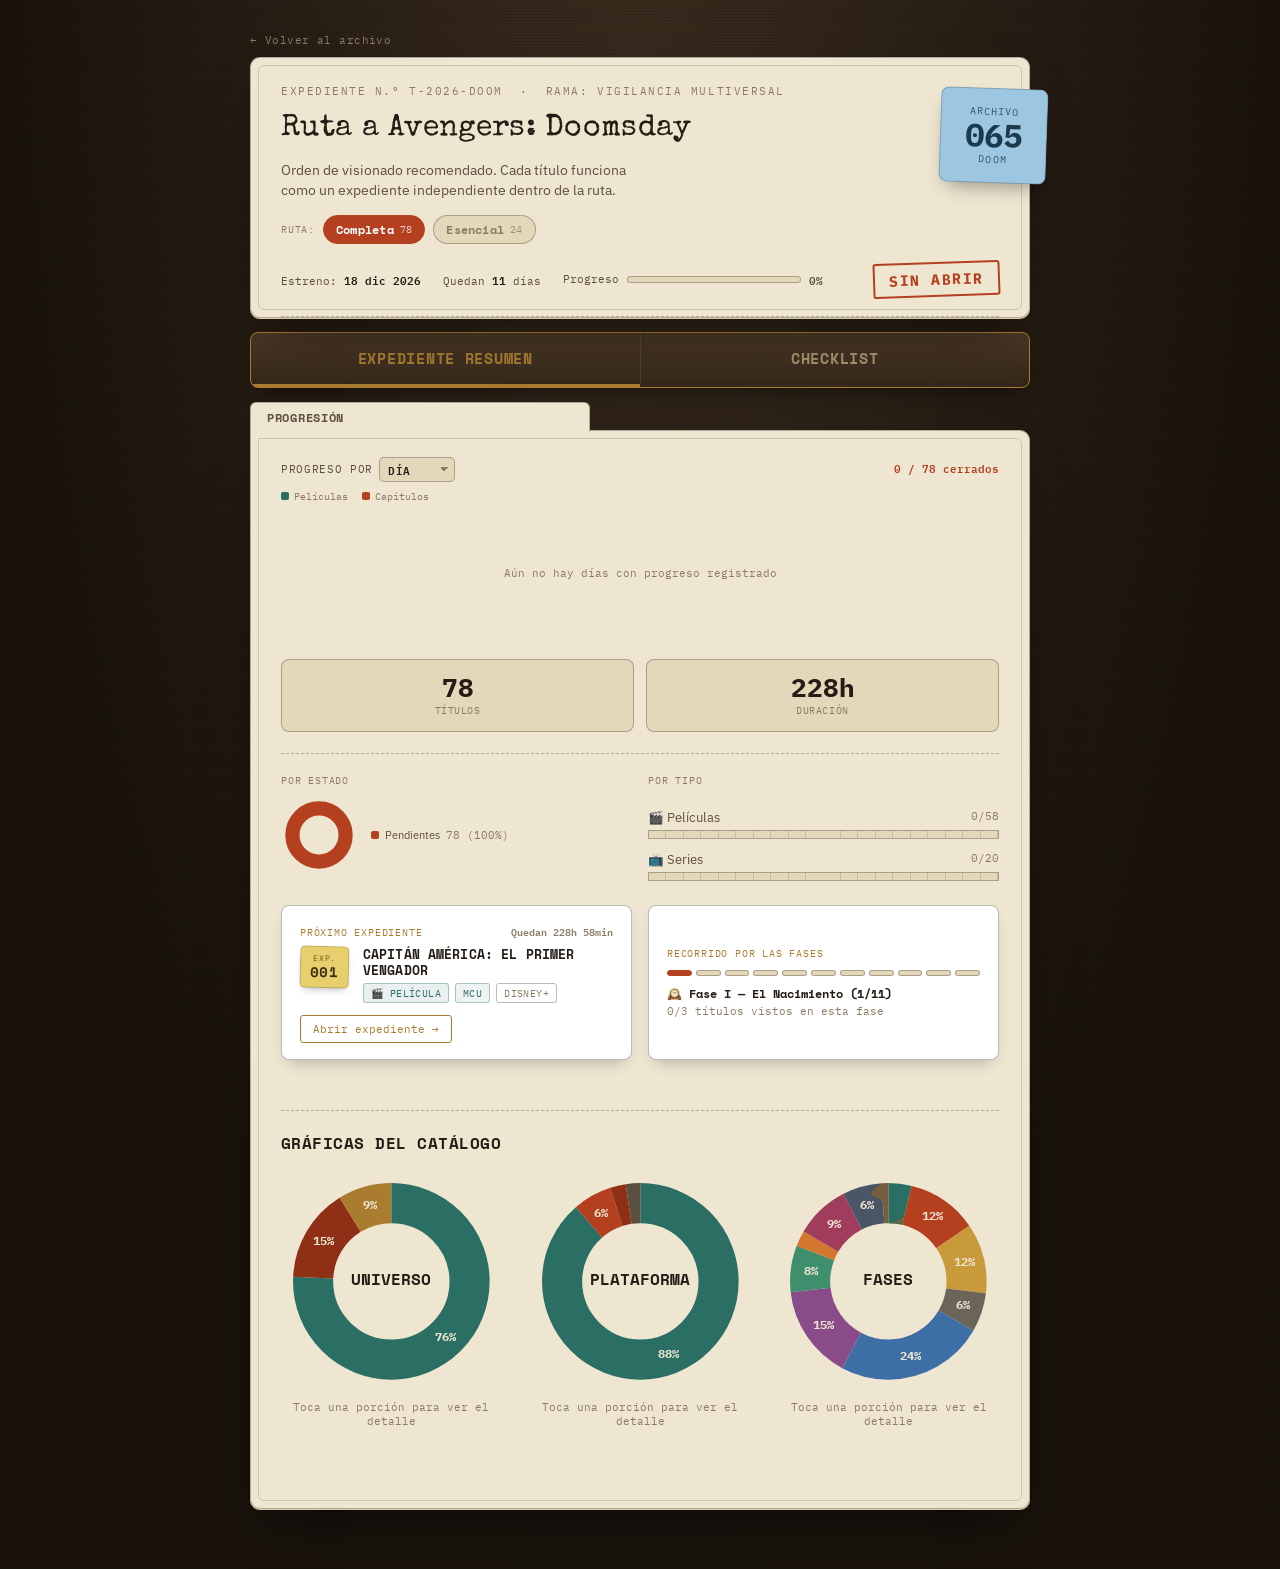
==== commit 2ea7f60c: "rutas" ====
--- a/checklists/doomsday/index.html
+++ b/checklists/doomsday/index.html
@@ -26,6 +26,11 @@
       </div>
       <h1>Ruta a Avengers: Doomsday</h1>
       <p class="subtitle">Orden de visionado recomendado. Cada título funciona como un expediente independiente dentro de la ruta.</p>
+      <div class="route-toggle" role="group" aria-label="Elegir ruta">
+        <span class="route-toggle-label">Ruta:</span>
+        <button class="route-btn active" id="routeBtnCompleta" data-route="completa">Completa <span class="route-btn-count" id="routeCountCompleta">94</span></button>
+        <button class="route-btn" id="routeBtnEsencial" data-route="esencial">Esencial <span class="route-btn-count" id="routeCountEsencial">50</span></button>
+      </div>
       <div class="meta-strip">
         <span>Estreno: <b>18 dic 2026</b></span>
         <span id="countdownText">Calculando cuenta atrás…</span>
--- a/checklists/doomsday/style.css
+++ b/checklists/doomsday/style.css
@@ -1,5 +1,55 @@
 /* doomsday/style.css — específico de este checklist */
 /* Los tokens de color, tipografías y la 'hoja' base viven en ../assets/shared.css */
+
+/* interruptor de ruta (completa / esencial) — condiciona todo lo demás en la página */
+.route-toggle {
+  display: flex;
+  align-items: center;
+  gap: 8px;
+  margin-top: 14px;
+}
+
+.route-toggle-label {
+  font-family: 'IBM Plex Mono', monospace;
+  font-size: 10px;
+  text-transform: uppercase;
+  letter-spacing: 0.08em;
+  color: var(--ink-faint);
+}
+
+.route-btn {
+  font-family: 'Space Mono', monospace;
+  font-size: 11.5px;
+  font-weight: 700;
+  letter-spacing: 0.02em;
+  display: flex;
+  align-items: center;
+  gap: 6px;
+  padding: 5px 12px;
+  background: var(--paper-dim);
+  border: 1.5px solid var(--line-strong);
+  border-radius: 20px;
+  color: var(--ink-faint);
+  cursor: pointer;
+  transition: background 0.18s ease, color 0.18s ease, border-color 0.18s ease;
+}
+
+.route-btn:hover { color: var(--ink-soft); }
+
+.route-btn.active {
+  background: var(--stamp);
+  border-color: var(--stamp);
+  color: #fff;
+}
+
+.route-btn-count {
+  font-family: 'IBM Plex Mono', monospace;
+  font-size: 9.5px;
+  font-weight: 400;
+  opacity: 0.75;
+}
+
+.route-btn:focus-visible { outline: 2px solid var(--stamp); outline-offset: 2px; }
 
 /* progress rail — signature element */
 /* progress rail — signature element */
